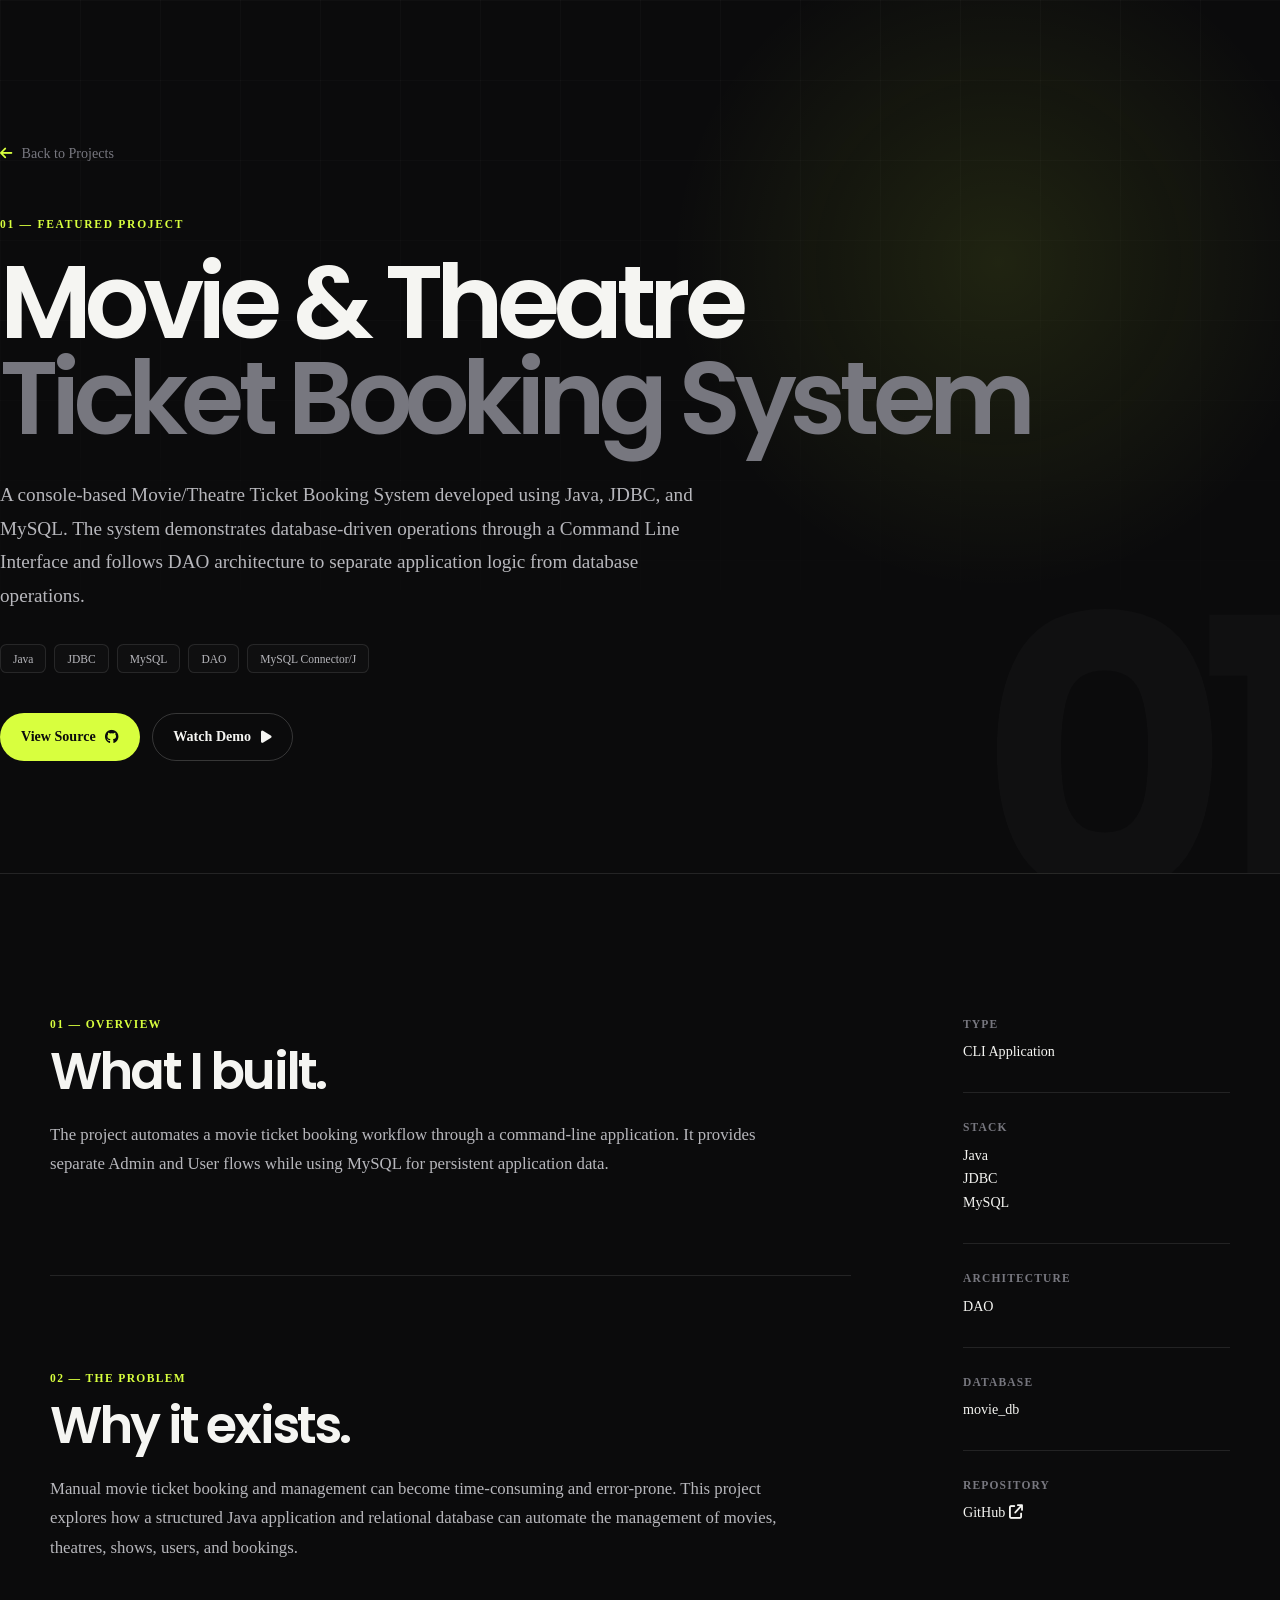
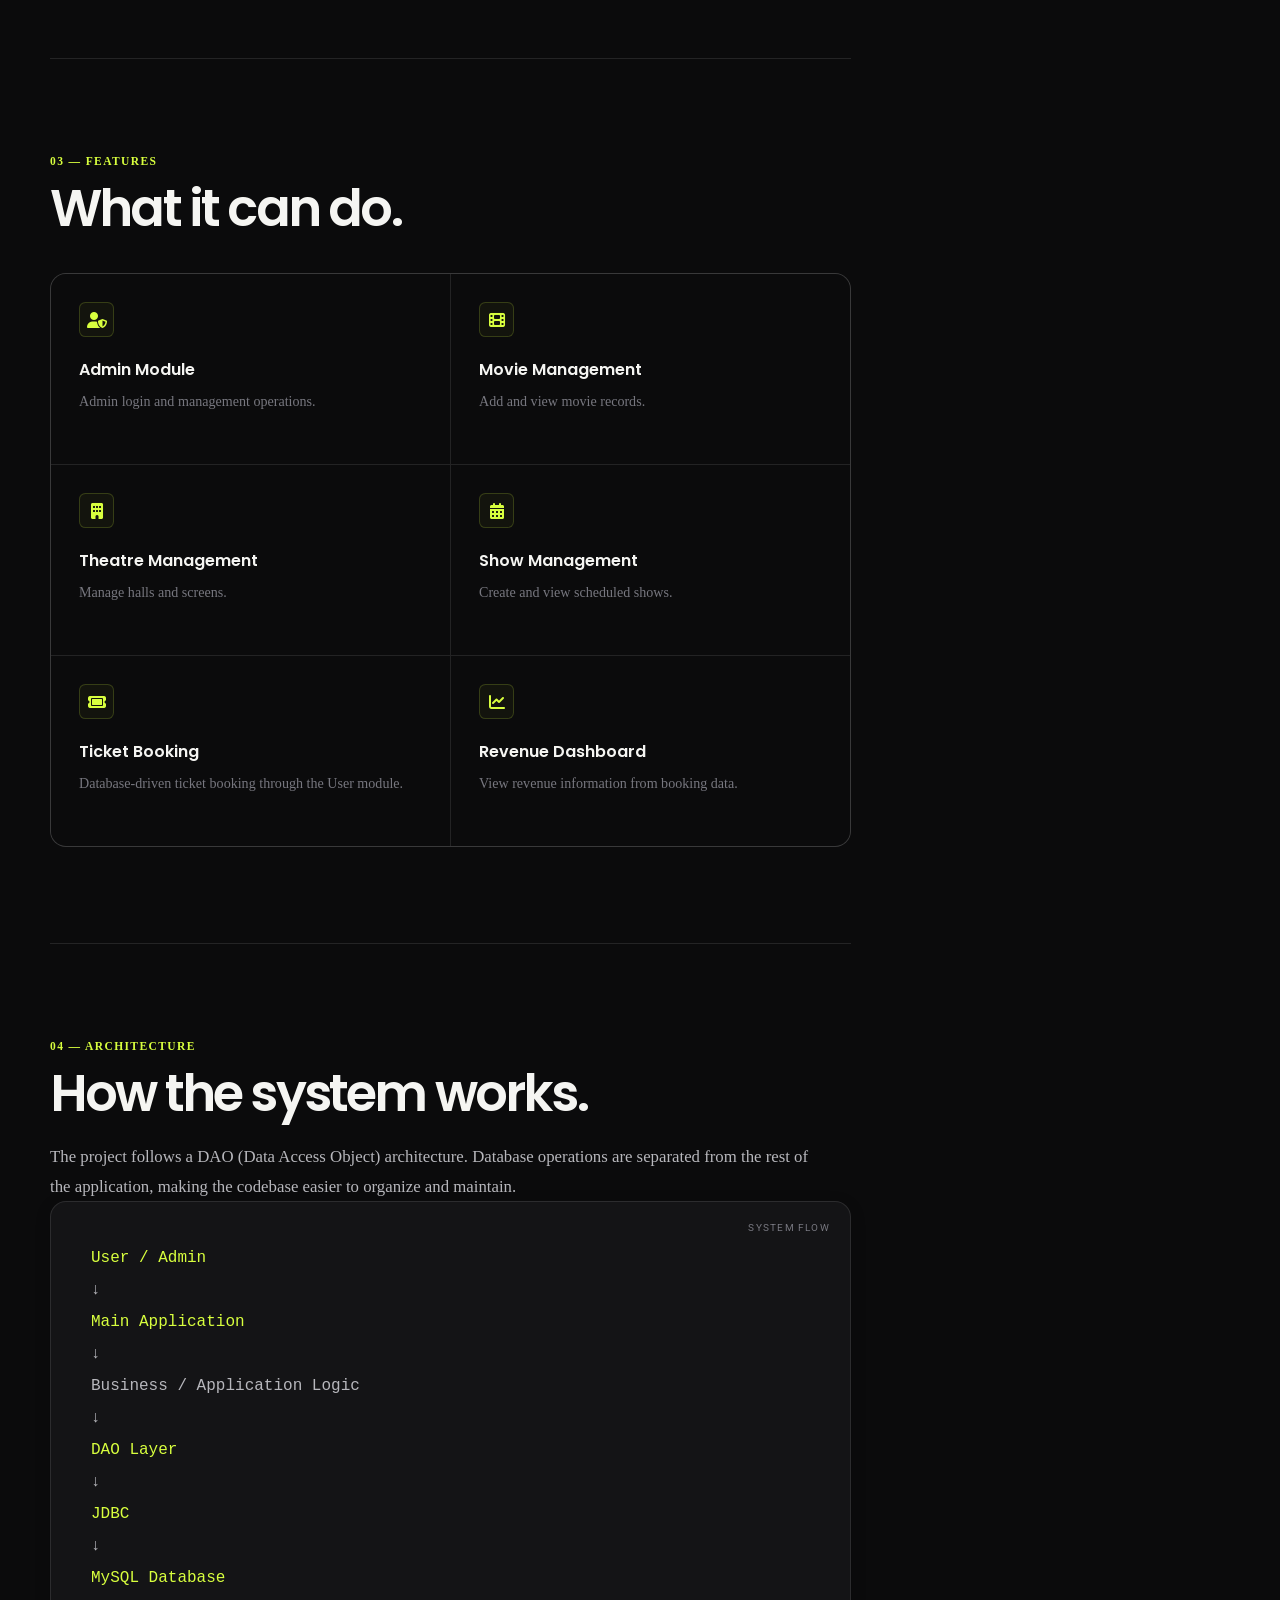
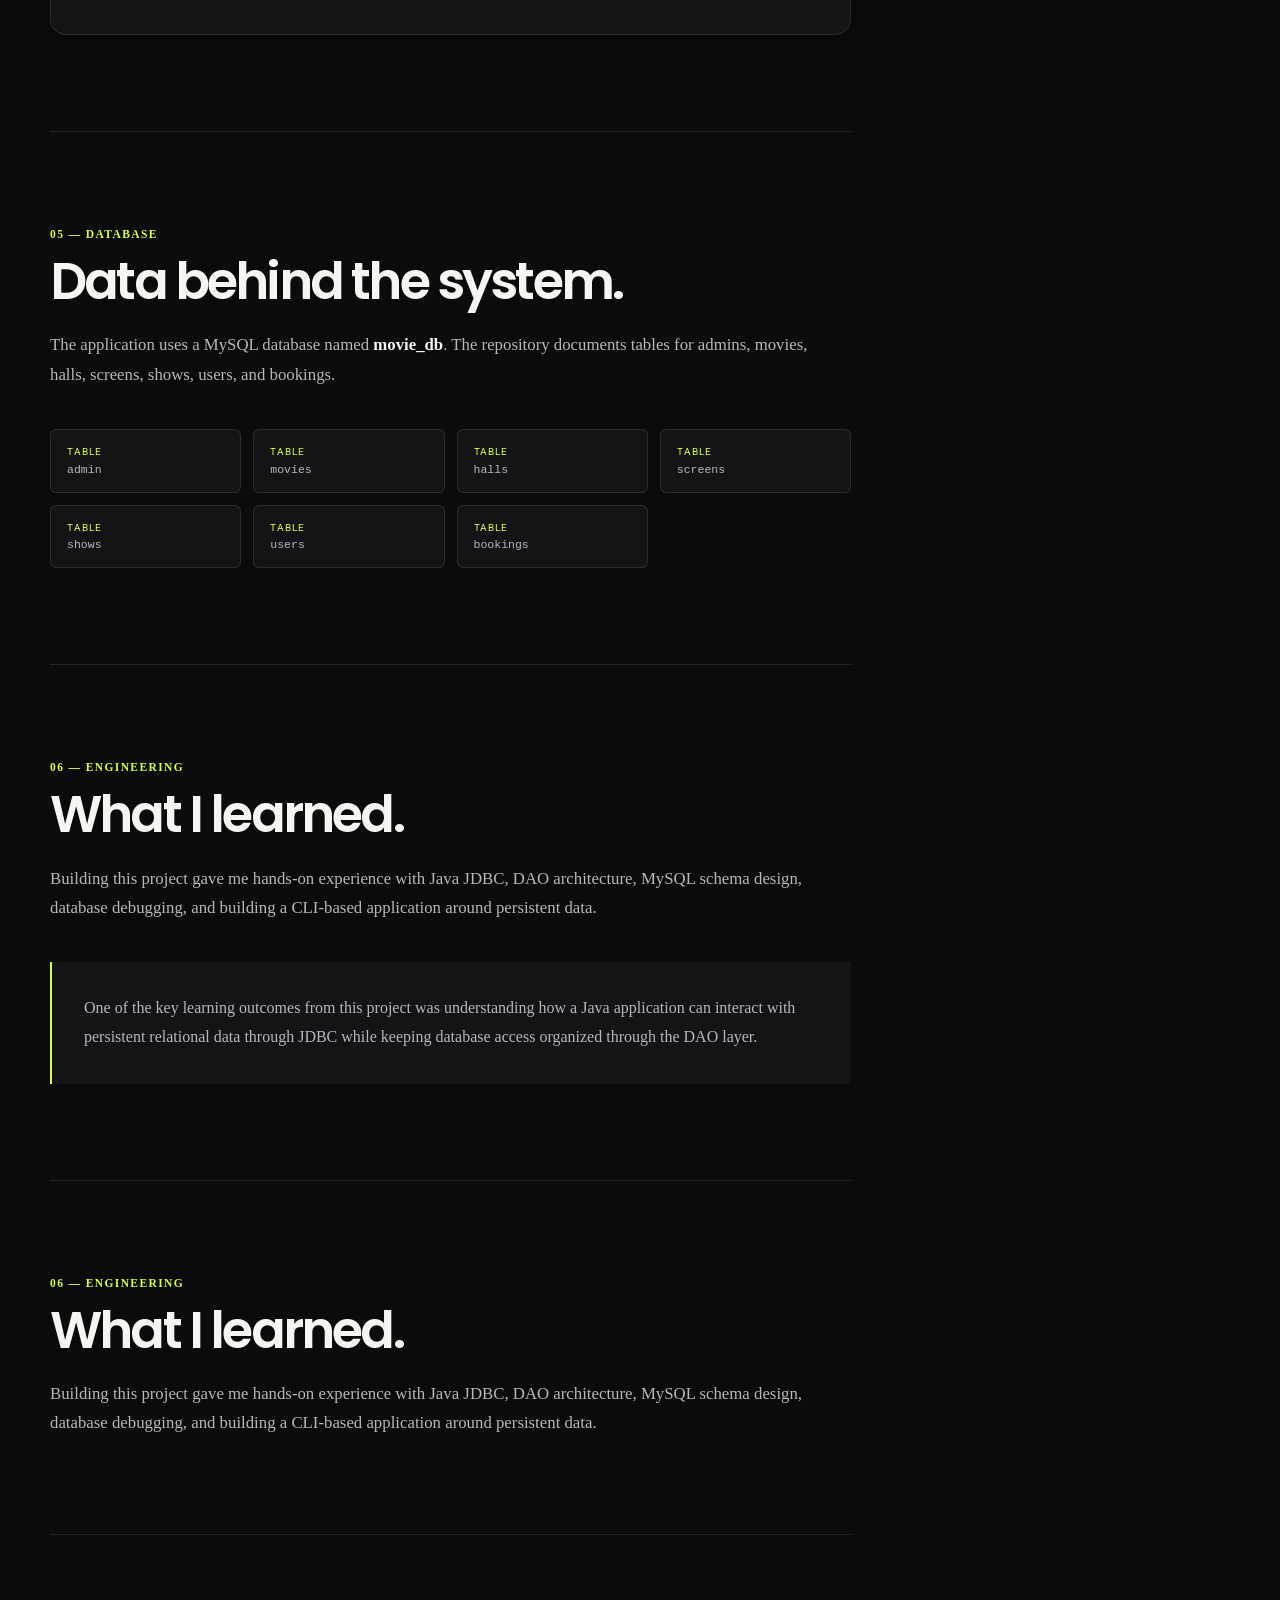
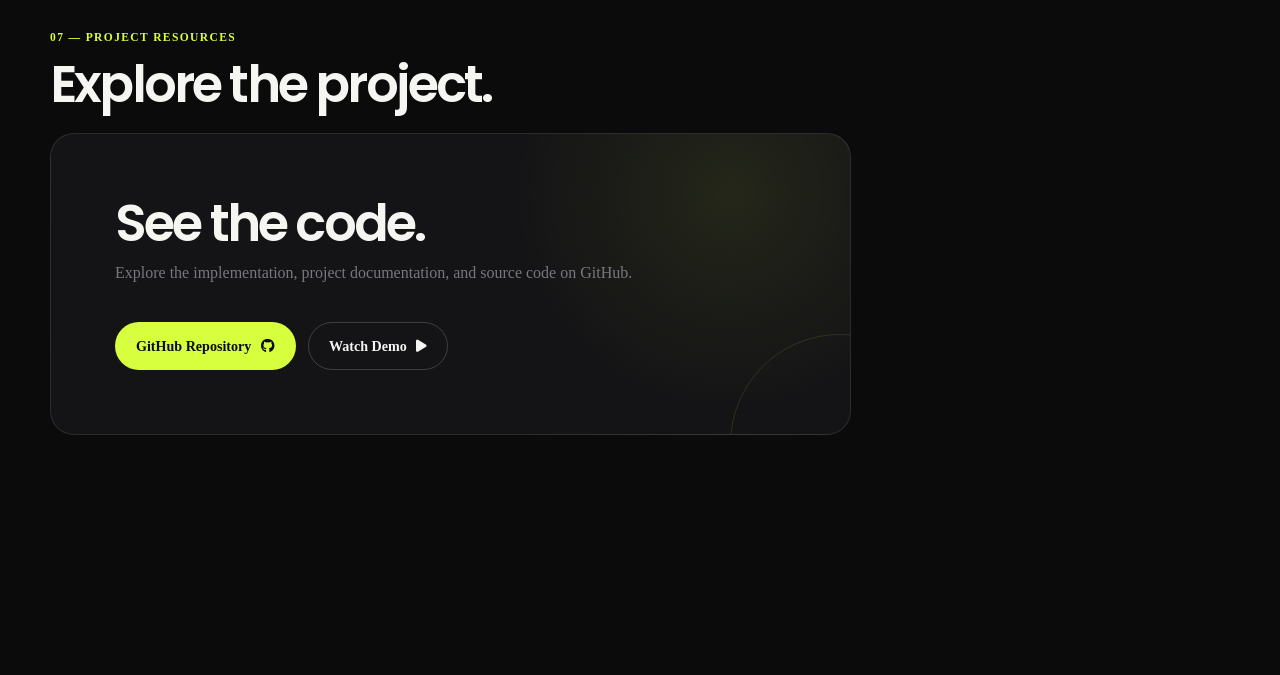
==== project-movie-booking.html @ eb4a5cd8 "link another html page for a project detail" ====
<!DOCTYPE html>
<html lang="en">

<head>

    <meta charset="UTF-8">

    <meta
        name="viewport"
        content="width=device-width, initial-scale=1.0"
    >

    <meta
        name="description"
        content="Movie & Theatre Ticket Booking System — Java, JDBC, MySQL and DAO architecture."
    >

    <title>
        Movie & Theatre Ticket Booking System — Shreyash Maurya
    </title>


    <!-- Google Fonts -->

    <link
        href="https://fonts.googleapis.com/css2?family=Poppins:wght@400;500;600;700&family=Roboto:wght@400;500&display=swap"
        rel="stylesheet"
    >


    <!-- Font Awesome -->

    <link
        rel="stylesheet"
        href="https://cdnjs.cloudflare.com/ajax/libs/font-awesome/6.5.2/css/all.min.css"
    >


    <!-- Main Portfolio Styles -->

    <link
        rel="stylesheet"
        href="style.css"
    >


    <!-- Project Page Styles -->

<style>

/* =========================================================
   MOVIE BOOKING — PROJECT DETAIL DESIGN
   ========================================================= */

.project-page {
    min-height: 100vh;
    background: var(--color-bg);
}


/* =========================================================
   PROJECT HERO
   ========================================================= */

.project-detail-hero {
    position: relative;

    min-height: 78vh;

    display: flex;
    align-items: center;

    overflow: hidden;

    border-bottom: 1px solid var(--color-border);

    background:
        radial-gradient(
            circle at 78% 30%,
            rgba(216, 255, 62, 0.10),
            transparent 28%
        ),
        var(--color-bg);
}


/* Technical grid */

.project-detail-hero::before {
    content: '';

    position: absolute;
    inset: 0;

    background-image:
        linear-gradient(
            rgba(255,255,255,0.025) 1px,
            transparent 1px
        ),
        linear-gradient(
            90deg,
            rgba(255,255,255,0.025) 1px,
            transparent 1px
        );

    background-size: 80px 80px;

    mask-image:
        linear-gradient(
            to bottom,
            black 0%,
            transparent 90%
        );

    pointer-events: none;
}


/* Large decorative number */

.project-detail-hero::after {
    content: '01';

    position: absolute;

    right: -2rem;
    bottom: -5rem;

    font-family: var(--font-heading);

    font-size:
        clamp(15rem, 30vw, 32rem);

    font-weight: 700;

    line-height: 1;

    letter-spacing: -0.08em;

    color:
        rgba(255,255,255,0.018);

    pointer-events: none;
}


.project-detail-hero-content {
    position: relative;

    z-index: 2;

    width: 100%;

    padding-top: 9rem;
    padding-bottom: 7rem;
}


/* =========================================================
   BACK LINK
   ========================================================= */

.back-link {
    display: inline-flex;

    align-items: center;

    gap: 0.6rem;

    margin-bottom: 3.5rem;

    color: var(--color-text-muted);

    font-size: var(--text-sm);

    transition:
        color var(--duration-fast) ease,
        transform var(--duration-fast) ease;
}


.back-link:hover {
    color: var(--color-text);

    transform: translateX(-3px);
}


.back-link i {
    color: var(--color-accent);
}


/* =========================================================
   HERO TYPOGRAPHY
   ========================================================= */

.project-detail-kicker {
    margin-bottom: 1.5rem;

    color: var(--color-accent);

    font-size: var(--text-xs);

    font-weight: var(--weight-semibold);

    letter-spacing: 0.15em;

    text-transform: uppercase;
}


.project-detail-hero h1 {
    max-width: 1050px;

    margin: 0;

    font-family: var(--font-heading);

    font-size:
        clamp(3.3rem, 8vw, 7rem);

    font-weight: var(--weight-semibold);

    line-height: 0.94;

    letter-spacing: -0.065em;
}


.project-detail-hero h1 span {
    display: block;

    color: var(--color-text-muted);
}


.project-detail-description {
    max-width: 700px;

    margin-top: 2rem;

    color: var(--color-text-secondary);

    font-size:
        clamp(1rem, 1.5vw, 1.2rem);

    line-height: var(--leading-relaxed);
}


/* =========================================================
   TECHNOLOGY
   ========================================================= */

.project-detail-tech {
    display: flex;

    flex-wrap: wrap;

    gap: 0.5rem;

    margin-top: 2rem;
}


.project-detail-tech span {
    padding:
        0.45rem 0.75rem;

    color: var(--color-text-secondary);

    font-size: var(--text-xs);

    border:
        1px solid var(--color-border);

    border-radius: var(--radius-sm);

    background:
        rgba(255,255,255,0.02);
}


/* =========================================================
   HERO ACTIONS
   ========================================================= */

.project-detail-actions {
    display: flex;

    flex-wrap: wrap;

    gap: 0.75rem;

    margin-top: 2.5rem;
}


/* =========================================================
   MAIN CONTENT
   ========================================================= */

.project-detail-content {
    padding-top: 9rem;

    padding-bottom: 9rem;
}


.project-detail-grid {
    display: grid;

    grid-template-columns:
        minmax(0, 1.5fr)
        minmax(220px, 0.5fr);

    gap: 7rem;
}


.project-detail-main {
    min-width: 0;
}


.project-detail-sidebar {
    position: sticky;

    top: 7rem;

    align-self: start;
}


/* =========================================================
   DETAIL SECTIONS
   ========================================================= */

.detail-section {
    position: relative;

    padding-bottom: 6rem;

    margin-bottom: 6rem;

    border-bottom:
        1px solid var(--color-border);
}


.detail-section:last-child {
    margin-bottom: 0;

    border-bottom: none;
}


.detail-number {
    display: block;

    margin-bottom: 1rem;

    color: var(--color-accent);

    font-size: var(--text-xs);

    font-weight: var(--weight-semibold);

    letter-spacing: 0.12em;

    text-transform: uppercase;
}


.detail-section h2 {
    max-width: 800px;

    margin-bottom: 1.5rem;

    font-size:
        clamp(2.2rem, 4vw, 3.8rem);

    line-height: 0.98;

    letter-spacing: -0.055em;
}


.detail-section > p {
    max-width: 760px;

    color: var(--color-text-secondary);

    font-size: 1.05rem;

    line-height: var(--leading-relaxed);
}


/* =========================================================
   FEATURE GRID
   ========================================================= */

.feature-list {
    display: grid;

    grid-template-columns:
        repeat(2, minmax(0, 1fr));

    gap: 1px;

    margin-top: 2.5rem;

    overflow: hidden;

    border:
        1px solid var(--color-border);

    border-radius:
        var(--radius-lg);

    background:
        var(--color-border);
}


.feature-item {
    min-height: 190px;

    padding: 1.75rem;

    background:
        var(--color-bg);

    transition:
        background-color var(--duration-normal) ease;
}


.feature-item:hover {
    background:
        var(--color-surface);
}


.feature-item i {
    display: inline-grid;

    place-items: center;

    width: 2.2rem;
    height: 2.2rem;

    margin-bottom: 1.25rem;

    color: var(--color-accent);

    border:
        1px solid
        rgba(216,255,62,0.18);

    border-radius:
        var(--radius-sm);

    background:
        rgba(216,255,62,0.04);
}


.feature-item h3 {
    margin-bottom: 0.5rem;

    font-size: 1rem;
}


.feature-item p {
    margin: 0;

    color: var(--color-text-muted);

    font-size: var(--text-sm);

    line-height: 1.6;
}


/* =========================================================
   ARCHITECTURE
   ========================================================= */

.architecture-wrapper {
    margin-top: 2.5rem;
}


.architecture {
    position: relative;

    padding: 2.5rem;

    overflow-x: auto;

    border:
        1px solid var(--color-border);

    border-radius:
        var(--radius-lg);

    background:
        var(--color-surface);

    box-shadow:
        var(--shadow-sm);

    font-family:
        'Courier New',
        monospace;

    color:
        var(--color-text-secondary);

    line-height:
        2;
}


.architecture::before {
    content: 'SYSTEM FLOW';

    position: absolute;

    top: 1rem;
    right: 1.25rem;

    color:
        var(--color-text-muted);

    font-family:
        var(--font-body);

    font-size:
        0.65rem;

    letter-spacing:
        0.12em;
}


.architecture .highlight {
    color:
        var(--color-accent);
}


/* =========================================================
   DATABASE VISUALIZATION
   ========================================================= */

.database-grid {
    display: grid;

    grid-template-columns:
        repeat(4, 1fr);

    gap: 0.75rem;

    margin-top: 2.5rem;
}


.database-table {
    padding: 1rem;

    border:
        1px solid var(--color-border);

    border-radius:
        var(--radius-sm);

    background:
        var(--color-surface);

    color:
        var(--color-text-secondary);

    font-family:
        'Courier New',
        monospace;

    font-size:
        var(--text-xs);

    transition:
        border-color var(--duration-fast) ease,
        transform var(--duration-fast) ease;
}


.database-table:hover {
    border-color:
        rgba(216,255,62,0.30);

    transform:
        translateY(-2px);
}


.database-table::before {
    content: 'TABLE';

    display: block;

    margin-bottom: 0.35rem;

    color:
        var(--color-accent);

    font-family:
        var(--font-body);

    font-size:
        0.6rem;

    letter-spacing:
        0.1em;
}



/* =========================================================
   ENGINEERING INSIGHT
   ========================================================= */

.engineering-note {
    margin-top: 2.5rem;

    padding: 2rem;

    border-left:
        2px solid var(--color-accent);

    background:
        var(--color-surface);
}


.engineering-note p {
    margin: 0;

    color:
        var(--color-text-secondary);

    font-size:
        1rem;

    line-height:
        1.8;
}


/* =========================================================
   SIDEBAR
   ========================================================= */

.sidebar-block {
    padding-bottom: 1.75rem;

    margin-bottom: 1.75rem;

    border-bottom:
        1px solid var(--color-border);
}


.sidebar-block:last-child {
    border-bottom: none;
}


.sidebar-label {
    margin-bottom: 0.65rem;

    color:
        var(--color-text-muted);

    font-size:
        var(--text-xs);

    font-weight:
        var(--weight-semibold);

    letter-spacing:
        0.1em;

    text-transform:
        uppercase;
}


.sidebar-value {
    color:
        var(--color-text);

    font-size:
        var(--text-sm);

    line-height:
        1.7;
}


.sidebar-value a {
    color:
        var(--color-text);

    transition:
        color var(--duration-fast) ease;
}


.sidebar-value a:hover {
    color:
        var(--color-accent);
}


/* =========================================================
   FINAL CTA
   ========================================================= */

.project-final-cta {
    position: relative;

    overflow: hidden;

    padding: 4rem;

    border:
        1px solid var(--color-border);

    border-radius:
        var(--radius-xl);

    background:
        radial-gradient(
            circle at 85% 20%,
            rgba(216,255,62,0.08),
            transparent 30%
        ),
        var(--color-surface);
}


.project-final-cta::after {
    content: '';

    position: absolute;

    width: 220px;
    height: 220px;

    right: -100px;
    bottom: -120px;

    border-radius: 50%;

    border:
        1px solid
        rgba(216,255,62,0.12);
}


.project-final-cta h2 {
    max-width: 700px;

    margin-bottom: 1rem;
}


.project-final-cta p {
    max-width: 600px;

    margin-bottom: 2rem;

    color:
        var(--color-text-muted);
}


/* =========================================================
   PROJECT PAGE FOOTER
   ========================================================= */

.project-page-footer {
    padding:
        2rem 0;

    border-top:
        1px solid var(--color-border);

    text-align: center;
}


.project-page-footer p {
    color:
        var(--color-text-muted);

    font-size:
        var(--text-xs);
}


.project-page-footer a {
    color:
        var(--color-text);

    transition:
        color var(--duration-fast) ease;
}


.project-page-footer a:hover {
    color:
        var(--color-accent);
}


/* =========================================================
   RESPONSIVE
   ========================================================= */

@media (max-width: 900px) {

    .project-detail-grid {
        grid-template-columns:
            1fr;

        gap: 4rem;
    }


    .project-detail-sidebar {
        position: static;
    }


    .database-grid {
        grid-template-columns:
            repeat(2, 1fr);
    }

}


@media (max-width: 600px) {

    .project-detail-hero {
        min-height:
            90svh;
    }


    .project-detail-hero-content {
        padding-top:
            7rem;

        padding-bottom:
            5rem;
    }


    .project-detail-hero h1 {
        font-size:
            clamp(3rem, 14vw, 5rem);
    }


    .project-detail-description {
        font-size:
            1rem;
    }


    .project-detail-actions {
        flex-direction:
            column;
    }


    .project-detail-actions .btn {
        width:
            100%;
    }


    .project-detail-content {
        padding-top:
            5rem;

        padding-bottom:
            5rem;
    }


    .detail-section {
        padding-bottom:
            4rem;

        margin-bottom:
            4rem;
    }


    .feature-list {
        grid-template-columns:
            1fr;
    }


    .database-grid {
        grid-template-columns:
            1fr 1fr;
    }


    .architecture {
        padding:
            1.5rem;

        font-size:
            0.8rem;
    }


    .project-final-cta {
        padding:
            2rem;
    }

}

</style>

</head>


<body class="project-page">


    <!-- ================= PROJECT HERO ================= -->

    <header class="project-detail-hero">

        <div class="container project-detail-hero-content">

            <a
                href="index.html#projects"
                class="back-link"
            >
                <i class="fas fa-arrow-left"></i>
                Back to Projects
            </a>


            <p class="project-detail-kicker">
                01 — Featured Project
            </p>


            <h1>
                Movie & Theatre
                <span>Ticket Booking System</span>
            </h1>


            <p class="project-detail-description">
                A console-based Movie/Theatre Ticket Booking System
                developed using Java, JDBC, and MySQL. The system
                demonstrates database-driven operations through a
                Command Line Interface and follows DAO architecture
                to separate application logic from database operations.
            </p>


            <div class="project-detail-tech">

                <span>Java</span>
                <span>JDBC</span>
                <span>MySQL</span>
                <span>DAO</span>
                <span>MySQL Connector/J</span>

            </div>


            <div class="project-detail-actions">

                <a
                    href="https://github.com/mauryashreyash/Movie-Theatre-Ticket-Booking-System"
                    target="_blank"
                    rel="noopener noreferrer"
                    class="btn btn-primary"
                >
                    View Source
                    <i class="fab fa-github"></i>
                </a>


                <a
                    href="https://drive.google.com/file/d/17W3FtPDTfIkznAkrrMILPgVtcB7grzrW/view?usp=drive_link"
                    target="_blank"
                    rel="noopener noreferrer"
                    class="btn btn-ghost"
                >
                    Watch Demo
                    <i class="fas fa-play"></i>
                </a>

            </div>

        </div>

    </header>



    <!-- ================= PROJECT CONTENT ================= -->

    <main class="project-detail-content">

        <div class="container">

            <div class="project-detail-grid">


                <!-- ================= MAIN ================= -->

                <div class="project-detail-main">


                    <!-- 01 -->

                    <section class="detail-section">

                        <span class="detail-number">
                            01 — Overview
                        </span>

                        <h2>
                            What I built.
                        </h2>

                        <p>
                            The project automates a movie ticket booking
                            workflow through a command-line application.
                            It provides separate Admin and User flows
                            while using MySQL for persistent application
                            data.
                        </p>

                    </section>



                    <!-- 02 -->

                    <section class="detail-section">

                        <span class="detail-number">
                            02 — The Problem
                        </span>

                        <h2>
                            Why it exists.
                        </h2>

                        <p>
                            Manual movie ticket booking and management
                            can become time-consuming and error-prone.
                            This project explores how a structured
                            Java application and relational database
                            can automate the management of movies,
                            theatres, shows, users, and bookings.
                        </p>

                    </section>



                    <!-- 03 -->

                    <section class="detail-section">

                        <span class="detail-number">
                            03 — Features
                        </span>

                        <h2>
                            What it can do.
                        </h2>


                        <div class="feature-list">


                            <div class="feature-item">

                                <i class="fas fa-user-shield"></i>

                                <h3>
                                    Admin Module
                                </h3>

                                <p>
                                    Admin login and management
                                    operations.
                                </p>

                            </div>


                            <div class="feature-item">

                                <i class="fas fa-film"></i>

                                <h3>
                                    Movie Management
                                </h3>

                                <p>
                                    Add and view movie records.
                                </p>

                            </div>


                            <div class="feature-item">

                                <i class="fas fa-building"></i>

                                <h3>
                                    Theatre Management
                                </h3>

                                <p>
                                    Manage halls and screens.
                                </p>

                            </div>


                            <div class="feature-item">

                                <i class="fas fa-calendar-days"></i>

                                <h3>
                                    Show Management
                                </h3>

                                <p>
                                    Create and view scheduled shows.
                                </p>

                            </div>


                            <div class="feature-item">

                                <i class="fas fa-ticket"></i>

                                <h3>
                                    Ticket Booking
                                </h3>

                                <p>
                                    Database-driven ticket booking
                                    through the User module.
                                </p>

                            </div>


                            <div class="feature-item">

                                <i class="fas fa-chart-line"></i>

                                <h3>
                                    Revenue Dashboard
                                </h3>

                                <p>
                                    View revenue information from
                                    booking data.
                                </p>

                            </div>


                        </div>

                    </section>



                    <!-- 04 -->

                    <section class="detail-section">

                        <span class="detail-number">
                            04 — Architecture
                        </span>

                        <h2>
                            How the system works.
                        </h2>

                        <p>
                            The project follows a DAO (Data Access
                            Object) architecture. Database operations
                            are separated from the rest of the
                            application, making the codebase easier
                            to organize and maintain.
                        </p>


                        <div class="architecture">

                            <span class="highlight">
                                User / Admin
                            </span>

                            <br>
                            ↓
                            <br>

                            <span class="highlight">
                                Main Application
                            </span>

                            <br>
                            ↓
                            <br>

                            Business / Application Logic

                            <br>
                            ↓
                            <br>

                            <span class="highlight">
                                DAO Layer
                            </span>

                            <br>
                            ↓
                            <br>

                            <span class="highlight">
                                JDBC
                            </span>

                            <br>
                            ↓
                            <br>

                            <span class="highlight">
                                MySQL Database
                            </span>

                        </div>

                    </section>



                    <!-- 05 -->

                    <section class="detail-section">

                        <span class="detail-number">
                            05 — Database
                        </span>

                        <h2>
                            Data behind the system.
                        </h2>

                        <p>
                            The application uses a MySQL database
                            named <strong>movie_db</strong>. The
                            repository documents tables for admins,
                            movies, halls, screens, shows, users,
                            and bookings.
                        </p>


                            <div class="database-grid">

                                <div class="database-table">admin</div>
                                <div class="database-table">movies</div>
                                <div class="database-table">halls</div>
                                <div class="database-table">screens</div>
                                <div class="database-table">shows</div>
                                <div class="database-table">users</div>
                                <div class="database-table">bookings</div>

                            </div>

                    </section>
                     <!-- 06 -->

<section class="detail-section">

    <span class="detail-number">
        06 — Engineering
    </span>

    <h2>
        What I learned.
    </h2>

    <p>
        Building this project gave me hands-on
        experience with Java JDBC, DAO architecture,
        MySQL schema design, database debugging,
        and building a CLI-based application around
        persistent data.
    </p>

    <div class="engineering-note">

        <p>
            One of the key learning outcomes from this
            project was understanding how a Java application
            can interact with persistent relational data
            through JDBC while keeping database access
            organized through the DAO layer.
        </p>

    </div>

</section>



                    <!-- 06 -->

                    <section class="detail-section">

                        <span class="detail-number">
                            06 — Engineering
                        </span>

                        <h2>
                            What I learned.
                        </h2>

                        <p>
                            Building this project gave me hands-on
                            experience with Java JDBC, DAO architecture,
                            MySQL schema design, database debugging,
                            and building a CLI-based application around
                            persistent data.
                        </p>

                    </section>



                    <!-- 07 -->

                    <section class="detail-section">

                        <span class="detail-number">
                            07 — Project Resources
                        </span>

                        <h2>
                            Explore the project.
                        </h2>


                        <div class="project-final-cta">

                            <h2>
                                See the code.
                            </h2>

                            <p>
                                Explore the implementation, project
                                documentation, and source code on GitHub.
                            </p>


                            <div class="project-detail-actions">

                                <a
                                    href="https://github.com/mauryashreyash/Movie-Theatre-Ticket-Booking-System"
                                    target="_blank"
                                    rel="noopener noreferrer"
                                    class="btn btn-primary"
                                >
                                    GitHub Repository
                                    <i class="fab fa-github"></i>
                                </a>


                                <a
                                    href="https://drive.google.com/file/d/17W3FtPDTfIkznAkrrMILPgVtcB7grzrW/view?usp=drive_link"
                                    target="_blank"
                                    rel="noopener noreferrer"
                                    class="btn btn-ghost"
                                >
                                    Watch Demo
                                    <i class="fas fa-play"></i>
                                </a>

                            </div>

                        </div>

                    </section>


                </div>



                <!-- ================= SIDEBAR ================= -->

                <aside class="project-detail-sidebar">


                    <div class="sidebar-block">

                        <p class="sidebar-label">
                            Type
                        </p>

                        <p class="sidebar-value">
                            CLI Application
                        </p>

                    </div>


                    <div class="sidebar-block">

                        <p class="sidebar-label">
                            Stack
                        </p>

                        <p class="sidebar-value">
                            Java<br>
                            JDBC<br>
                            MySQL
                        </p>

                    </div>


                    <div class="sidebar-block">

                        <p class="sidebar-label">
                            Architecture
                        </p>

                        <p class="sidebar-value">
                            DAO
                        </p>

                    </div>


                    <div class="sidebar-block">

                        <p class="sidebar-label">
                            Database
                        </p>

                        <p class="sidebar-value">
                            movie_db
                        </p>

                    </div>


                    <div class="sidebar-block">

                        <p class="sidebar-label">
                            Repository
                        </p>

                        <p class="sidebar-value">

                            <a
                                href="https://github.com/mauryashreyash/Movie-Theatre-Ticket-Booking-System"
                                target="_blank"
                                rel="noopener noreferrer"
                            >
                                GitHub
                                <i class="fas fa-arrow-up-right-from-square"></i>
                            </a>

                        </p>

                    </div>


                </aside>

            </div>

        </div>

    </main>


</body>

</html>
---- style.css ----
/* =========================================================
   SHREYASH MAURYA — PERSONAL PORTFOLIO
   DESIGN SYSTEM
   ========================================================= */


/* =========================================================
   01. GOOGLE FONTS
   ========================================================= */

@import url('https://fonts.googleapis.com/css2?family=Poppins:wght@400;500;600;700&family=Roboto:wght@400;500&display=swap');


/* =========================================================
   02. DESIGN TOKENS
   ========================================================= */

:root {

    /* ---------- Colors ---------- */

    --color-bg: #0b0b0c;
    --color-bg-soft: #101012;

    --color-surface: #141416;
    --color-surface-hover: #1a1a1d;

    --color-text: #f5f5f2;
    --color-text-secondary: #b7b7bc;
    --color-text-muted: #77777f;

    --color-accent: #d8ff3e;
    --color-accent-hover: #e6ff72;

    --color-border: rgba(255, 255, 255, 0.10);
    --color-border-strong: rgba(255, 255, 255, 0.18);

    --color-overlay: rgba(11, 11, 12, 0.68);


    /* ---------- Typography ---------- */

    --font-heading: 'Poppins', sans-serif;
    --font-body: 'Roboto', sans-serif;

    --text-xs: 0.72rem;
    --text-sm: 0.88rem;
    --text-base: 1rem;
    --text-lg: 1.15rem;
    --text-xl: 1.35rem;
    --text-2xl: 2rem;

    --text-display: clamp(3.5rem, 8vw, 7rem);

    --weight-regular: 400;
    --weight-medium: 500;
    --weight-semibold: 600;
    --weight-bold: 700;

    --leading-tight: 1;
    --leading-snug: 1.25;
    --leading-normal: 1.6;
    --leading-relaxed: 1.75;


    /* ---------- Spacing ---------- */

    --space-1: 0.25rem;
    --space-2: 0.5rem;
    --space-3: 0.75rem;
    --space-4: 1rem;
    --space-5: 1.25rem;
    --space-6: 1.5rem;
    --space-8: 2rem;
    --space-10: 2.5rem;
    --space-12: 3rem;
    --space-16: 4rem;
    --space-20: 5rem;
    --space-24: 6rem;


    /* ---------- Layout ---------- */

    --container-width: 1180px;
    --container-padding: 1.5rem;

    --section-padding: 8rem;


    /* ---------- Radius ---------- */

    --radius-sm: 0.4rem;
    --radius-md: 0.75rem;
    --radius-lg: 1rem;
    --radius-xl: 1.5rem;
    --radius-pill: 999px;


    /* ---------- Shadows ---------- */

    --shadow-sm:
        0 4px 15px rgba(0, 0, 0, 0.20);

    --shadow-md:
        0 12px 35px rgba(0, 0, 0, 0.30);

    --shadow-lg:
        0 20px 60px rgba(0, 0, 0, 0.40);


    /* ---------- Motion ---------- */

    --ease-standard:
        cubic-bezier(0.2, 0.8, 0.2, 1);

    --duration-fast: 180ms;
    --duration-normal: 300ms;
    --duration-slow: 500ms;
}


/* =========================================================
   03. RESET
   ========================================================= */

*,
*::before,
*::after {
    margin: 0;
    padding: 0;
    box-sizing: border-box;
}


html {
    scroll-behavior: smooth;
    scroll-padding-top: 6rem;
}


body {
    min-height: 100vh;

    background: var(--color-bg);
    color: var(--color-text);

    font-family: var(--font-body);
    font-size: var(--text-base);
    line-height: var(--leading-normal);

    -webkit-font-smoothing: antialiased;
    text-rendering: optimizeLegibility;
}


body,
button,
input,
textarea,
select {
    font: inherit;
}


button {
    border: 0;
}


a {
    color: inherit;
    text-decoration: none;
}


ul,
ol {
    list-style: none;
}


img,
svg {
    display: block;
    max-width: 100%;
}


button,
a {
    -webkit-tap-highlight-color: transparent;
}


::selection {
    background: var(--color-accent);
    color: var(--color-bg);
}


/* =========================================================
   04. GLOBAL TYPOGRAPHY
   ========================================================= */

h1,
h2,
h3,
h4 {
    font-family: var(--font-heading);
    color: var(--color-text);
}


h1,
h2 {
    font-weight: var(--weight-semibold);
    letter-spacing: -0.055em;
}


h3 {
    font-weight: var(--weight-semibold);
}


p {
    color: var(--color-text-secondary);
}


strong {
    color: var(--color-text);
}


/* =========================================================
   05. CONTAINER
   ========================================================= */

.container {
    width: min(
        calc(100% - (var(--container-padding) * 2)),
        var(--container-width)
    );

    margin-inline: auto;
}


/* =========================================================
   06. SECTION SYSTEM
   ========================================================= */

.section {
    padding-top: var(--section-padding);
    padding-bottom: var(--section-padding);

    opacity: 1;
    transform: none;
}


/* Keep the existing JS compatible */

.section.visible {
    opacity: 1;
    transform: translateY(0);
}


.section-heading {
    margin-bottom: var(--space-16);
}


.section-heading h2 {
    max-width: 850px;

    font-size: clamp(2.8rem, 6vw, 5rem);

    line-height: 0.98;
}


.section-heading h2 span {
    color: var(--color-text-muted);
}


.section-heading-row {
    display: flex;
    align-items: flex-end;
    justify-content: space-between;

    gap: var(--space-12);
}


.section-intro {
    max-width: 400px;

    margin-bottom: 0.35rem;

    color: var(--color-text-muted);

    line-height: var(--leading-relaxed);
}


/* =========================================================
   07. HEADER / NAVIGATION
   ========================================================= */

#header {
    position: fixed;

    top: 0;
    left: 0;

    width: 100%;

    z-index: 1000;

    background: transparent;

    border-bottom: 1px solid transparent;

    transition:
        background-color var(--duration-normal) ease,
        border-color var(--duration-normal) ease,
        backdrop-filter var(--duration-normal) ease;
}


#header.scrolled {
    background:
        rgba(11, 11, 12, 0.88);

    border-color:
        var(--color-border);

    backdrop-filter:
        blur(18px);
}


#header nav {
    height: 5.5rem;

    display: flex;

    align-items: center;

    justify-content: space-between;
}


/* ---------- Logo ---------- */

.logo {
    display: grid;

    place-items: center;

    width: 2.7rem;
    height: 2.7rem;

    color: var(--color-text);

    font-family: var(--font-heading);

    font-size: 0.9rem;

    font-weight: var(--weight-semibold);

    border: 1px solid var(--color-border);

    border-radius: 50%;

    transition:
        background-color var(--duration-fast) ease,
        color var(--duration-fast) ease,
        transform var(--duration-fast) ease;
}


.logo:hover {
    background: var(--color-accent);

    color: var(--color-bg);

    transform: translateY(-2px);
}


/* ---------- Navigation Right ---------- */

.nav-right {
    display: flex;

    align-items: center;

    gap: var(--space-8);
}


/* ---------- Desktop Navigation ---------- */

.nav-links {
    display: flex;

    align-items: center;

    gap: var(--space-8);
}


.nav-links a {
    position: relative;

    color: var(--color-text-secondary);

    font-size: var(--text-sm);

    font-weight: var(--weight-medium);

    transition:
        color var(--duration-fast) ease;
}


.nav-links a::after {
    content: '';

    position: absolute;

    left: 0;
    bottom: -0.45rem;

    width: 0;
    height: 1px;

    background: var(--color-accent);

    transition:
        width var(--duration-fast) ease;
}


.nav-links a:hover {
    color: var(--color-text);
}


.nav-links a:hover::after {
    width: 100%;
}


/* ---------- GitHub ---------- */

.nav-github {
    display: grid;

    place-items: center;

    width: 2.7rem;
    height: 2.7rem;

    color: var(--color-text);

    border: 1px solid var(--color-border);

    border-radius: 50%;

    transition:
        background-color var(--duration-fast) ease,
        color var(--duration-fast) ease,
        transform var(--duration-fast) ease;
}


.nav-github:hover {
    background: var(--color-accent);

    color: var(--color-bg);

    transform: translateY(-2px);
}


/* ---------- Mobile Menu Button ---------- */

.menu-toggle {
    display: none;

    width: 2.7rem;
    height: 2.7rem;

    background: transparent;

    border: 1px solid var(--color-border);

    border-radius: 50%;

    cursor: pointer;
}


.menu-toggle span {
    display: block;

    width: 1rem;
    height: 1px;

    margin: 0.25rem auto;

    background: var(--color-text);

    transition:
        transform var(--duration-fast) ease;
}


/* ---------- Mobile Menu ---------- */

.mobile-menu {
    display: none;

    background:
        rgba(11, 11, 12, 0.97);

    border-top:
        1px solid var(--color-border);
}


.mobile-menu.open {
    display: block;
}


.mobile-menu ul {
    display: flex;

    flex-direction: column;

    gap: 0.25rem;

    padding: 1rem;
}


.mobile-menu a {
    display: block;

    padding: 0.9rem;

    color: var(--color-text-secondary);

    border-radius: var(--radius-sm);

    transition:
        background-color var(--duration-fast) ease,
        color var(--duration-fast) ease;
}


.mobile-menu a:hover {
    background: var(--color-surface);

    color: var(--color-text);
}


/* =========================================================
   08. HERO
   ========================================================= */

#hero {
    position: relative;

    min-height: 100svh;

    display: flex;

    align-items: center;

    overflow: hidden;

    background:
        radial-gradient(
            circle at 75% 30%,
            rgba(216, 255, 62, 0.07),
            transparent 30%
        ),
        var(--color-bg);
}


/* ---------- Existing Hero Image ---------- */

.hero-background {
    position: absolute;

    inset: 0;

    background-image:
        url('assets/images/hero-bg (3).jpg');

    background-size: cover;

    background-position: center;

    background-repeat: no-repeat;

    opacity: 0.16;

    filter:
        grayscale(0.35)
        contrast(1.05);

    pointer-events: none;
}


/* ---------- Image Overlay ---------- */

#hero::after {
    content: '';

    position: absolute;

    inset: 0;

    background:
        linear-gradient(
            90deg,
            rgba(11, 11, 12, 0.92) 0%,
            rgba(11, 11, 12, 0.72) 48%,
            rgba(11, 11, 12, 0.42) 100%
        );

    pointer-events: none;
}


/* ---------- Grid ---------- */

#hero::before {
    content: '';

    position: absolute;

    inset: 0;

    background-image:
        linear-gradient(
            rgba(255,255,255,0.025) 1px,
            transparent 1px
        ),
        linear-gradient(
            90deg,
            rgba(255,255,255,0.025) 1px,
            transparent 1px
        );

    background-size: 80px 80px;

    mask-image:
        linear-gradient(
            to bottom,
            black,
            transparent 90%
        );

    pointer-events: none;
}


/* ---------- Hero Content ---------- */

.hero-content {
    position: relative;

    z-index: 2;

    padding-top: 7rem;

    padding-bottom: 7rem;
}


.hero-eyebrow {
    margin-bottom: var(--space-6);

    color: var(--color-accent);

    font-size: var(--text-xs);

    font-weight: var(--weight-semibold);

    letter-spacing: 0.15em;

    text-transform: uppercase;
}


#hero h1 {
    max-width: 1000px;

    margin: 0;

    font-family: var(--font-heading);

    font-size: var(--text-display);

    font-weight: var(--weight-semibold);

    line-height: 0.96;

    letter-spacing: -0.065em;
}


#hero h1 span {
    color: var(--color-text-secondary);
}


.hero-description {
    max-width: 650px;

    margin-top: var(--space-8);

    color: var(--color-text-secondary);

    font-size:
        clamp(1rem, 1.5vw, 1.2rem);

    line-height: var(--leading-relaxed);
}


/* ---------- Hero Actions ---------- */

.hero-actions {
    display: flex;

    flex-wrap: wrap;

    gap: var(--space-3);

    margin-top: var(--space-10);
}


/* =========================================================
   09. BUTTONS
   ========================================================= */

.btn {
    display: inline-flex;

    align-items: center;

    justify-content: center;

    gap: 0.6rem;

    min-height: 3rem;

    padding:
        0.75rem
        1.25rem;

    border: 1px solid transparent;

    border-radius: var(--radius-pill);

    font-size: var(--text-sm);

    font-weight: var(--weight-semibold);

    cursor: pointer;

    transition:
        background-color var(--duration-fast) ease,
        border-color var(--duration-fast) ease,
        color var(--duration-fast) ease,
        transform var(--duration-fast) var(--ease-standard);
}


.btn:hover {
    transform: translateY(-2px);
}


.btn-primary {
    background: var(--color-accent);

    color: var(--color-bg);
}


.btn-primary:hover {
    background: var(--color-accent-hover);

    color: var(--color-bg);
}


.btn-ghost,
.btn-secondary {
    background: transparent;

    border-color: var(--color-border-strong);

    color: var(--color-text);
}


.btn-ghost:hover,
.btn-secondary:hover {
    background: var(--color-surface-hover);

    border-color: var(--color-border-strong);

    color: var(--color-text);
}


/* ---------- Hero Meta ---------- */

.hero-meta {
    display: flex;

    align-items: center;

    flex-wrap: wrap;

    gap: var(--space-4);

    margin-top: var(--space-12);

    color: var(--color-text-muted);

    font-size: var(--text-xs);
}


.hero-meta > span:first-child {
    display: flex;

    align-items: center;

    gap: 0.5rem;
}


.hero-meta a {
    color: var(--color-text-muted);

    transition:
        color var(--duration-fast) ease;
}


.hero-meta a:hover {
    color: var(--color-text);
}


.hero-meta i {
    margin-left: 0.25rem;

    font-size: 0.65rem;
}


.status-dot {
    width: 7px;
    height: 7px;

    background: var(--color-accent);

    border-radius: 50%;

    box-shadow:
        0 0 0 4px
        rgba(216, 255, 62, 0.08);
}


.hero-divider {
    width: 1px;
    height: 1rem;

    background: var(--color-border);
}


/* ---------- Scroll Indicator ---------- */

.scroll-indicator {
    position: absolute;

    right: 2.5rem;
    bottom: 2rem;

    z-index: 3;

    display: flex;

    align-items: center;

    gap: 0.7rem;

    color: var(--color-text-muted);

    font-size: 0.65rem;

    text-transform: uppercase;

    letter-spacing: 0.12em;

    writing-mode: vertical-rl;
}


.scroll-indicator i {
    color: var(--color-accent);
}


/* =========================================================
   10. ABOUT
   ========================================================= */

.about-content {
    display: grid;

    grid-template-columns:
        minmax(260px, 0.7fr)
        minmax(0, 1.3fr);

    align-items: center;

    gap: var(--space-16);
}


.about-image img {
    width: min(100%, 360px);

    border:
        1px solid var(--color-border);

    border-radius: var(--radius-lg);

    box-shadow: var(--shadow-md);
}


.about-text {
    max-width: 680px;
}


.about-text p {
    margin-bottom: var(--space-6);

    color: var(--color-text-muted);

    line-height: var(--leading-relaxed);
}


.about-text .about-lead {
    color: var(--color-text);

    font-size: 1.3rem;

    line-height: 1.65;
}


.text-link {
    display: inline-flex;

    align-items: center;

    gap: 0.6rem;

    margin-top: var(--space-2);

    color: var(--color-text);

    font-weight: var(--weight-semibold);

    transition:
        color var(--duration-fast) ease;
}


.text-link:hover {
    color: var(--color-accent);
}


/* =========================================================
   11. WHAT I BUILD
   ========================================================= */

.build-grid {
    display: grid;

    grid-template-columns:
        repeat(3, 1fr);

    border-top:
        1px solid var(--color-border);

    border-left:
        1px solid var(--color-border);
}


.build-card {
    position: relative;

    min-height: 320px;

    display: flex;

    flex-direction: column;

    justify-content: space-between;

    padding: var(--space-8);

    border-right:
        1px solid var(--color-border);

    border-bottom:
        1px solid var(--color-border);

    transition:
        background-color var(--duration-normal) ease,
        transform var(--duration-normal) var(--ease-standard);
}


.build-card:hover {
    background: var(--color-surface);

    transform: translateY(-4px);
}


.build-number {
    color: var(--color-text-muted);

    font-size: var(--text-xs);

    letter-spacing: 0.08em;
}


.build-card i {
    display: block;

    margin-bottom: var(--space-4);

    color: var(--color-accent);

    font-size: 1.25rem;
}


.build-card h3 {
    margin-bottom: var(--space-3);

    font-size: 1.3rem;
}


.build-card p {
    max-width: 320px;

    margin: 0;

    color: var(--color-text-muted);

    line-height: var(--leading-relaxed);
}



/* =========================================================
   12. PROJECTS — PHASE 2.3
   ========================================================= */

.projects-grid {
    display: grid;

    grid-template-columns:
        repeat(2, minmax(0, 1fr));

    gap: var(--space-6);
}


/* ---------- Base Project Card ---------- */

.project-card {
    position: relative;

    min-height: 470px;

    display: flex;

    flex-direction: column;

    justify-content: flex-end;

    overflow: hidden;

    border:
        1px solid var(--color-border);

    border-radius:
        var(--radius-lg);

    background-color:
        var(--color-surface);

    background-size:
        cover;

    background-position:
        center;

    background-repeat:
        no-repeat;

    box-shadow:
        var(--shadow-sm);

    isolation: isolate;

    transition:
        transform var(--duration-normal) var(--ease-standard),
        border-color var(--duration-normal) ease,
        box-shadow var(--duration-normal) ease;
}


/* ---------- Dark Image Treatment ---------- */

.project-card::before {
    content: '';

    position: absolute;

    inset: 0;

    z-index: -1;

    background:
        linear-gradient(
            to top,
            rgba(5, 5, 6, 0.97) 0%,
            rgba(5, 5, 6, 0.82) 42%,
            rgba(5, 5, 6, 0.25) 82%,
            rgba(5, 5, 6, 0.08) 100%
        );
}


/* ---------- Subtle Accent Glow ---------- */

.project-card::after {
    content: '';

    position: absolute;

    width: 260px;
    height: 260px;

    right: -120px;
    top: -120px;

    background:
        radial-gradient(
            circle,
            rgba(216, 255, 62, 0.12),
            transparent 70%
        );

    opacity: 0;

    transition:
        opacity var(--duration-normal) ease;

    pointer-events: none;
}


.project-card:hover {
    transform:
        translateY(-7px);

    border-color:
        rgba(216, 255, 62, 0.30);

    box-shadow:
        var(--shadow-md);
}


.project-card:hover::after {
    opacity: 1;
}


/* ---------- Featured Project ---------- */

.project-featured {
    grid-column:
        1 / -1;

    min-height:
        560px;
}
.project-featured.project-movie {
    border-color:
        rgba(216, 255, 62, 0.22);
}

.project-featured.project-movie::before {
    background:
        linear-gradient(
            90deg,
            rgba(5, 5, 6, 0.98) 0%,
            rgba(5, 5, 6, 0.88) 45%,
            rgba(5, 5, 6, 0.52) 100%
        );
}
/* ---------- Featured Java Project ---------- */

.project-movie {
    background:
        radial-gradient(
            circle at 78% 25%,
            rgba(216, 255, 62, 0.14),
            transparent 28%
        ),
        linear-gradient(
            135deg,
            #111214 0%,
            #0b0b0c 55%,
            #15181a 100%
        );
}


/* ---------- Content ---------- */

.project-content {
    position: relative;

    z-index: 2;

    padding:
        var(--space-8);
}


/* ---------- Top Row ---------- */

.project-top {
    display: flex;

    align-items: center;

    justify-content: space-between;

    gap: var(--space-4);

    margin-bottom:
        var(--space-16);
}


.project-number {
    color:
        var(--color-text);

    font-size:
        var(--text-xs);

    font-weight:
        var(--weight-semibold);

    letter-spacing:
        0.08em;

    text-transform:
        uppercase;
}


.project-type {
    padding:
        0.4rem
        0.7rem;

    color:
        var(--color-text-secondary);

    font-size:
        var(--text-xs);

    border:
        1px solid
        rgba(255, 255, 255, 0.16);

    border-radius:
        var(--radius-pill);

    background:
        rgba(0, 0, 0, 0.20);

    backdrop-filter:
        blur(8px);
}


/* ---------- Project Information ---------- */

.project-info {
    max-width:
        680px;
}


.project-card h3 {
    margin: 0;

    color:
        var(--color-text);

    font-family:
        var(--font-heading);

    font-size:
        clamp(1.6rem, 3vw, 2.4rem);

    font-weight:
        var(--weight-semibold);

    line-height:
        var(--leading-snug);

    letter-spacing:
        -0.04em;
}


.project-card p {
    max-width:
        600px;

    margin:
        var(--space-4)
        0
        0;

    color:
        rgba(255, 255, 255, 0.72);

    font-size:
        var(--text-base);

    line-height:
        var(--leading-relaxed);
}


/* ---------- Technology Tags ---------- */

.project-tech {
    display: flex;

    flex-wrap: wrap;

    gap: 0.45rem;

    margin-top:
        var(--space-5);
}


.project-tech span {
    padding:
        0.35rem
        0.65rem;

    color:
        rgba(255, 255, 255, 0.72);

    font-size:
        var(--text-xs);

    border:
        1px solid
        rgba(255, 255, 255, 0.14);

    border-radius:
        var(--radius-sm);

    background:
        rgba(0, 0, 0, 0.18);
}


/* ---------- Project Links ---------- */

.project-links {
    display: flex;

    flex-wrap: wrap;

    gap: var(--space-3);

    margin-top:
        var(--space-6);
}


.project-links .btn {
    min-height:
        2.75rem;

    padding:
        0.65rem
        1rem;
}


.project-links .btn i {
    font-size:
        0.75rem;
}


/* ---------- Existing Project Images ---------- */

.project-quiz {
    background-image:
        url('assets/images/quiz.png');
}


.project-jobboard {
    background-image:
        url('assets/images/Gemini_Generated_Image_1.png');
}


.project-landingpage {
    background-image:
        url('assets/images/Gemini_Generated_Image_(2).png');
}


.project-webcalculator {
    background-image:
        url('assets/images/calculator.jpg');
}


.project-portfolio {
    background-image:
        url('assets/images/portfolio (2).jpg');
}


/* =========================================================
   PROJECTS — RESPONSIVE
   ========================================================= */

@media (max-width: 900px) {

    .project-featured {
        grid-column:
            auto;

        min-height:
            470px;
    }
}


@media (max-width: 600px) {

    .projects-grid {
        grid-template-columns:
            1fr;
    }


    .project-card,
    .project-featured {
        min-height:
            430px;
    }


    .project-content {
        padding:
            var(--space-6);
    }


    .project-top {
        margin-bottom:
            var(--space-12);
    }


    .project-card h3 {
        font-size:
            1.5rem;
    }


    .project-card p {
        font-size:
            0.95rem;
    }


    .project-links {
        flex-direction:
            column;
    }


    .project-links .btn {
        width:
            100%;
    }
}


/* =========================================================
   13. SKILLS SYSTEM
   ========================================================= */

.skills-system {
    display: grid;

    grid-template-columns:
        repeat(2, minmax(0, 1fr));

    border-top:
        1px solid var(--color-border);

    border-left:
        1px solid var(--color-border);
}


.skill-category {
    min-height: 300px;

    padding: var(--space-8);

    border-right:
        1px solid var(--color-border);

    border-bottom:
        1px solid var(--color-border);

    transition:
        background-color var(--duration-normal) ease;
}


.skill-category:hover {
    background:
        var(--color-surface);
}


.skill-category-header {
    display: flex;

    align-items: flex-start;

    gap: var(--space-6);

    margin-bottom: var(--space-12);
}


.skill-category-number {
    color: var(--color-text-muted);

    font-size: var(--text-xs);

    line-height: 1.5;
}


.skill-category-label {
    margin-bottom: var(--space-2);

    color: var(--color-accent);

    font-size: var(--text-xs);

    font-weight: var(--weight-semibold);

    letter-spacing: 0.12em;

    text-transform: uppercase;
}


.skill-category h3 {
    color: var(--color-text);

    font-size:
        clamp(1.2rem, 2vw, 1.55rem);

    line-height: var(--leading-snug);
}


.skill-list {
    display: flex;

    flex-wrap: wrap;

    gap: var(--space-2);
}


.skill {
    display: inline-flex;

    align-items: center;

    min-height: 2.4rem;

    padding:
        0.5rem
        0.8rem;

    background:
        transparent;

    border:
        1px solid var(--color-border);

    border-radius:
        var(--radius-sm);

    color:
        var(--color-text-secondary);

    font-size:
        var(--text-sm);

    transition:
        color var(--duration-fast) ease,
        background-color var(--duration-fast) ease,
        border-color var(--duration-fast) ease,
        transform var(--duration-fast) var(--ease-standard);
}


.skill:hover {
    background:
        var(--color-surface-hover);

    border-color:
        var(--color-border-strong);

    color:
        var(--color-text);

    transform:
        translateY(-2px);
}


.skill-primary {
    border-color:
        rgba(216, 255, 62, 0.30);

    color:
        var(--color-text);
}


.skill-primary::before {
    content: '';

    width: 5px;
    height: 5px;

    margin-right: 0.45rem;

    background:
        var(--color-accent);

    border-radius: 50%;
}


/* ---------- Current Focus ---------- */

.skills-focus {
    display: flex;

    align-items: center;

    gap: var(--space-3);

    margin-top: var(--space-8);

    padding:
        var(--space-4)
        var(--space-5);

    border:
        1px solid var(--color-border);

    border-radius:
        var(--radius-md);

    background:
        rgba(216, 255, 62, 0.025);
}


.skills-focus-dot {
    flex: 0 0 auto;

    width: 7px;
    height: 7px;

    background:
        var(--color-accent);

    border-radius: 50%;

    box-shadow:
        0 0 0 4px
        rgba(216, 255, 62, 0.08);
}


.skills-focus p {
    margin: 0;

    color:
        var(--color-text-muted);

    font-size:
        var(--text-sm);
}


.skills-focus strong {
    color:
        var(--color-text);

    font-weight:
        var(--weight-semibold);
}


/* =========================================================
   14. RESUME
   ========================================================= */

#resume {
    text-align: left;
}


.resume-content {
    max-width: 900px;

    padding: var(--space-16);

    border:
        1px solid var(--color-border);

    border-radius:
        var(--radius-xl);

    background:
        linear-gradient(
            135deg,
            var(--color-surface),
            var(--color-bg-soft)
        );

    box-shadow:
        var(--shadow-sm);
}


.resume-content h2,
.contact-content h2 {
    font-size:
        clamp(2.8rem, 6vw, 5rem);

    line-height:
        0.98;
}


.resume-content h2 span,
.contact-content h2 span {
    color:
        var(--color-text-muted);
}


.resume-content > p:not(.section-kicker) {
    max-width: 600px;

    margin:
        var(--space-6)
        0
        var(--space-8);

    color:
        var(--color-text-muted);

    line-height:
        var(--leading-relaxed);
}


.resume-buttons {
    display: flex;

    flex-wrap: wrap;

    gap: var(--space-3);
}


/* =========================================================
   15. CONTACT
   ========================================================= */

.contact-content {
    max-width: 850px;

    padding-top: var(--space-8);

    padding-bottom: var(--space-8);
}


.contact-content > p:not(.section-kicker) {
    max-width: 600px;

    margin:
        var(--space-6)
        0
        var(--space-8);

    color:
        var(--color-text-muted);

    line-height:
        var(--leading-relaxed);
}


.contact-email {
    display: inline-block;

    color:
        var(--color-text);

    font-size:
        clamp(1.25rem, 3vw, 2rem);

    font-weight:
        var(--weight-medium);

    border-bottom:
        1px solid var(--color-border);

    transition:
        color var(--duration-fast) ease,
        border-color var(--duration-fast) ease;
}


.contact-email:hover {
    color:
        var(--color-accent);

    border-color:
        var(--color-accent);
}


.social-links {
    display: flex;

    gap: var(--space-3);

    margin-top: var(--space-8);
}


.social-links a {
    display: grid;

    place-items: center;

    width: 3rem;
    height: 3rem;

    color:
        var(--color-text);

    border:
        1px solid var(--color-border);

    border-radius: 50%;

    transition:
        background-color var(--duration-fast) ease,
        color var(--duration-fast) ease,
        transform var(--duration-fast) ease;
}


.social-links a:hover {
    background:
        var(--color-accent);

    color:
        var(--color-bg);

    transform:
        translateY(-2px);
}


/* =========================================================
   16. FOOTER
   ========================================================= */

footer {
    padding:
        var(--space-8)
        var(--space-4);

    border-top:
        1px solid var(--color-border);

    text-align: center;

    background:
        var(--color-bg-soft);
}


footer p {
    color:
        var(--color-text-muted);

    font-size:
        var(--text-xs);
}


/* =========================================================
   17. FOCUS STATES
   ========================================================= */

a:focus-visible,
button:focus-visible {
    outline:
        2px solid var(--color-accent);

    outline-offset:
        4px;
}


/* =========================================================
   18. REDUCED MOTION
   ========================================================= */

@media (prefers-reduced-motion: reduce) {

    html {
        scroll-behavior: auto;
    }

    *,
    *::before,
    *::after {
        transition-duration: 0.01ms !important;
        animation-duration: 0.01ms !important;
        animation-iteration-count: 1 !important;
    }
}


/* =========================================================
   19. TABLET
   ========================================================= */

@media (max-width: 900px) {

    :root {
        --container-padding: 1.25rem;
        --section-padding: 6rem;
    }


    /* Navigation */

    .nav-links,
    .nav-github {
        display: none;
    }


    .menu-toggle {
        display: block;
    }


    /* About */

    .about-content {
        grid-template-columns: 1fr;

        gap: var(--space-10);
    }


    .about-image img {
        width: 240px;

        margin-inline: auto;
    }


    /* Build */

    .build-grid {
        grid-template-columns: 1fr;
    }


    .build-card {
        min-height: auto;

        border-right: none;
    }


    /* Section headings */

    .section-heading-row {
        display: block;
    }


    .section-intro {
        margin-top: var(--space-6);
    }


    /* Projects */

    .projects-grid {
        grid-template-columns: 1fr;
    }


    /* Skills */

    .skills-system {
        grid-template-columns: 1fr;
    }


    /* Resume */

    .resume-content {
        padding: var(--space-10);
    }
}


/* =========================================================
   20. MOBILE
   ========================================================= */

@media (max-width: 600px) {

    :root {
        --container-padding: 1rem;
        --section-padding: 5rem;
    }


    /* Header */

    #header nav {
        height: 4.5rem;
    }


    /* Hero */

    #hero h1 {
        font-size:
            clamp(3rem, 14vw, 5rem);
    }


    .hero-content {
        padding-top: 7rem;

        padding-bottom: 6rem;
    }


    .hero-description {
        font-size: 1rem;
    }


    .hero-actions {
        align-items: stretch;

        flex-direction: column;
    }


    .hero-actions .btn {
        width: 100%;
    }


    .hero-meta {
        margin-top: var(--space-8);
    }


    .hero-divider {
        display: none;
    }


    .scroll-indicator {
        display: none;
    }


    /* Sections */

    .section {
        padding-top: 5rem;

        padding-bottom: 5rem;
    }


    .section-heading {
        margin-bottom: var(--space-10);
    }


    .section-heading h2 {
        font-size:
            clamp(2.5rem, 12vw, 4rem);
    }


    /* About */

    .about-text .about-lead {
        font-size: 1.15rem;
    }


    /* Build cards */

    .build-card {
        padding: var(--space-6);
    }


    /* Projects */

    .project-card {
        min-height: 390px;
    }


    .project-card h3 {
        font-size: 1.3rem;
    }


    /* Skills */

    .skill-category {
        min-height: auto;

        padding: var(--space-6);
    }


    .skill-category-header {
        margin-bottom: var(--space-8);
    }


    .skills-focus {
        align-items: flex-start;
    }


    /* Resume */

    .resume-content {
        padding: var(--space-8);
    }


    .resume-buttons {
        flex-direction: column;
    }


    .resume-buttons .btn {
        width: 100%;
    }


    /* Contact */

    .contact-email {
        font-size: 1.15rem;

        overflow-wrap: anywhere;
    }
}


/* =========================================================
   END OF STYLESHEET
   ========================================================= */
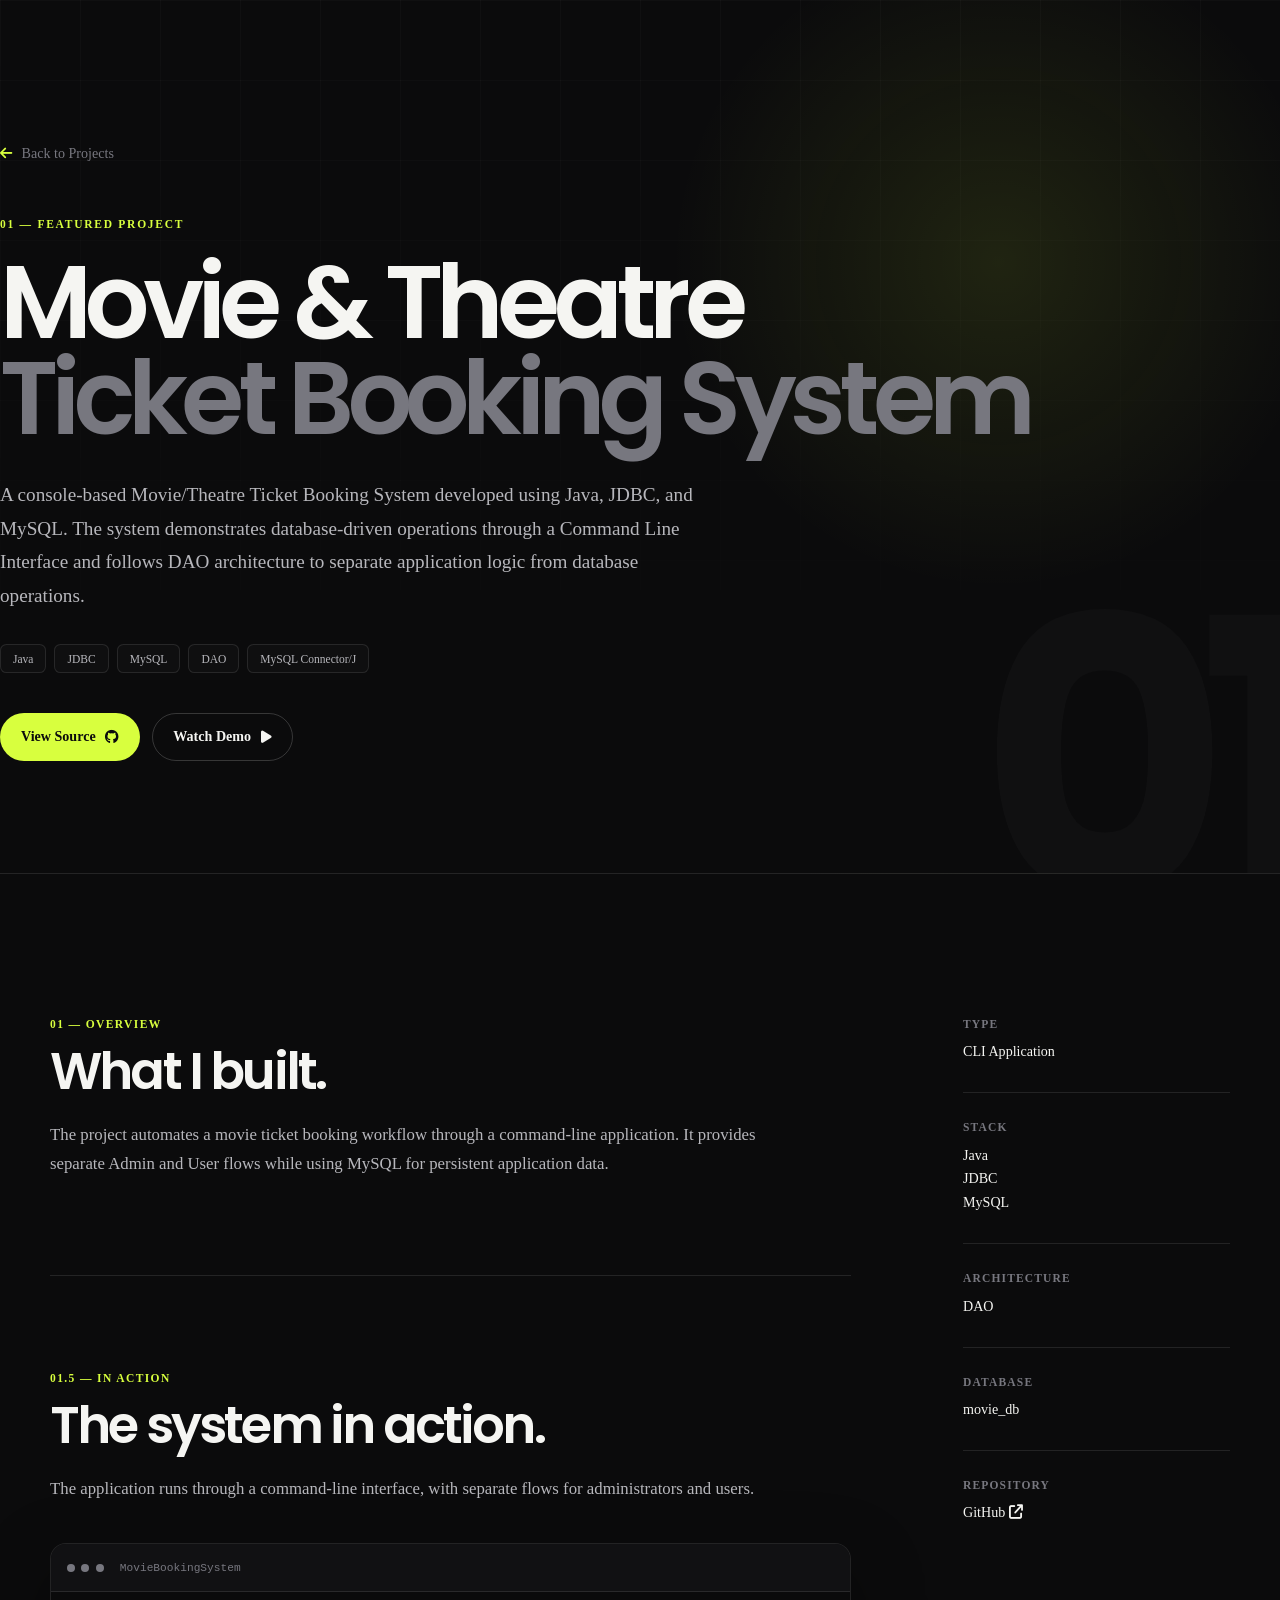
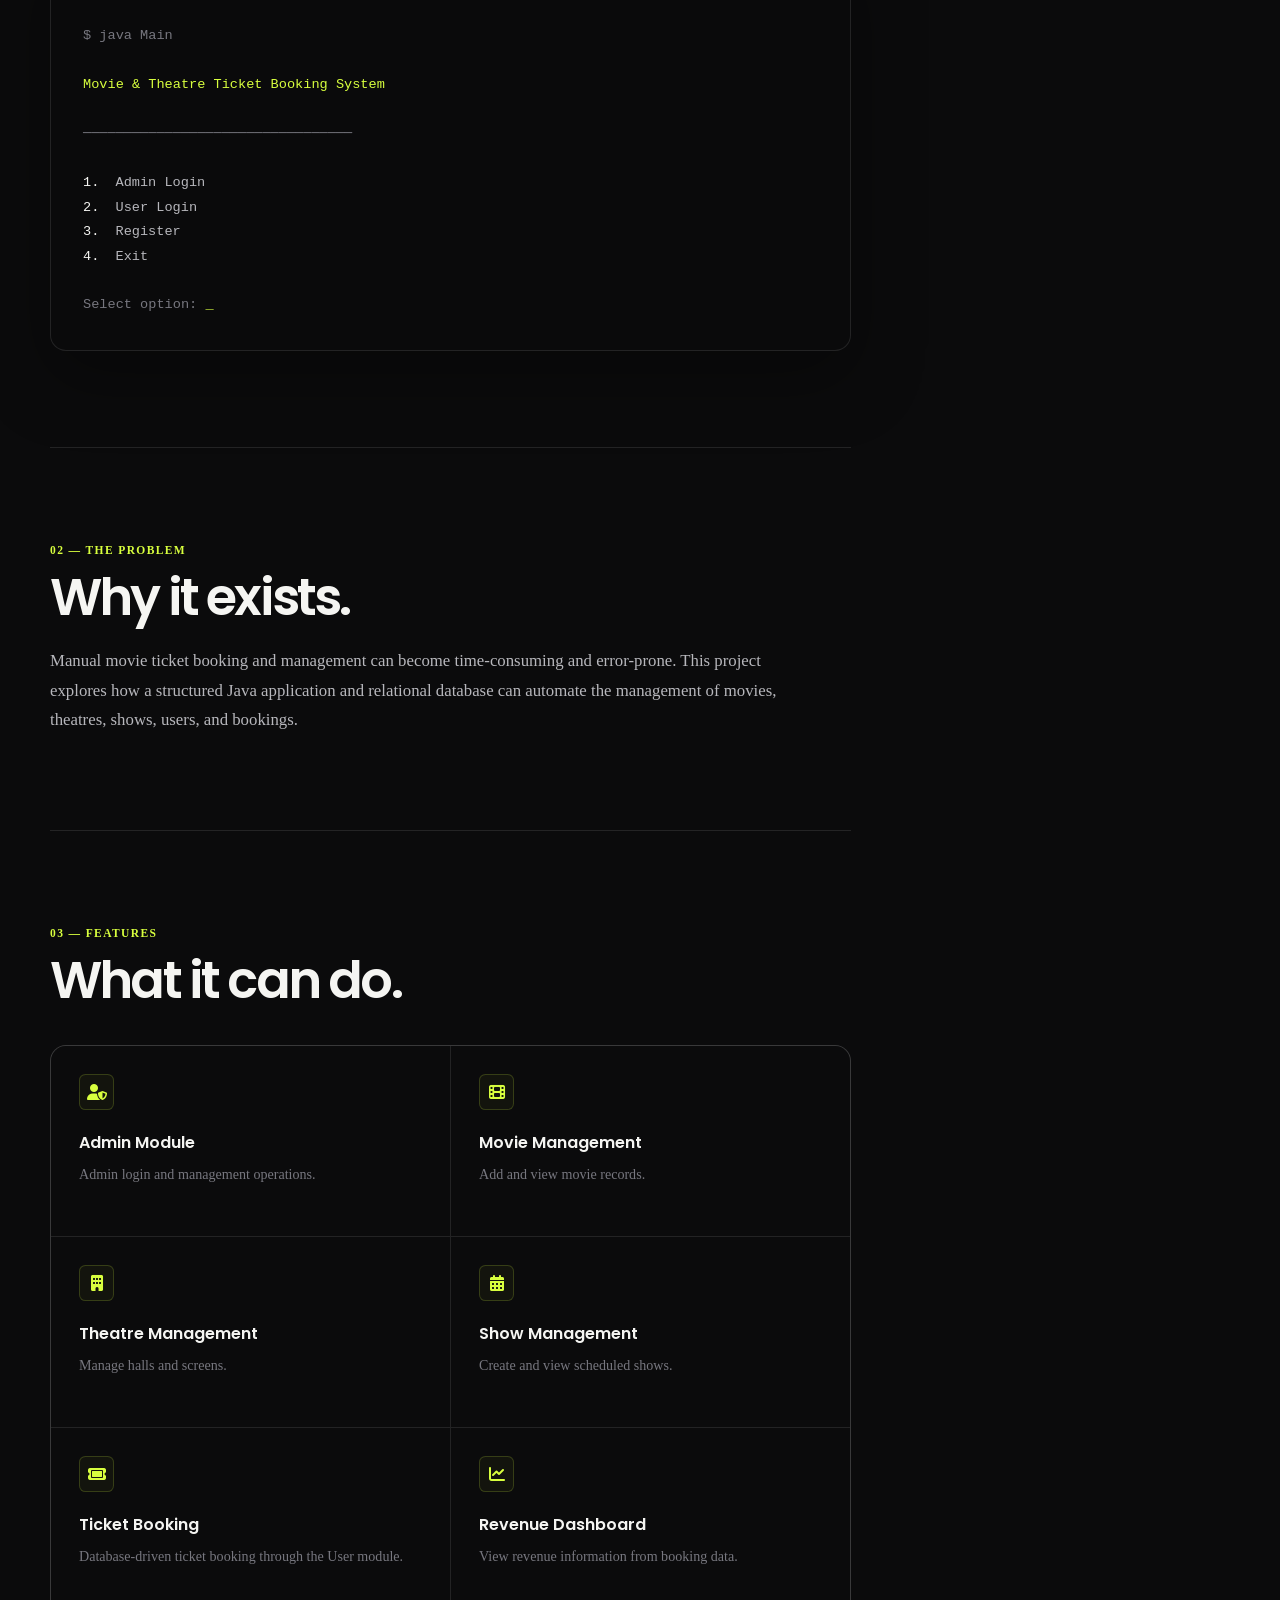
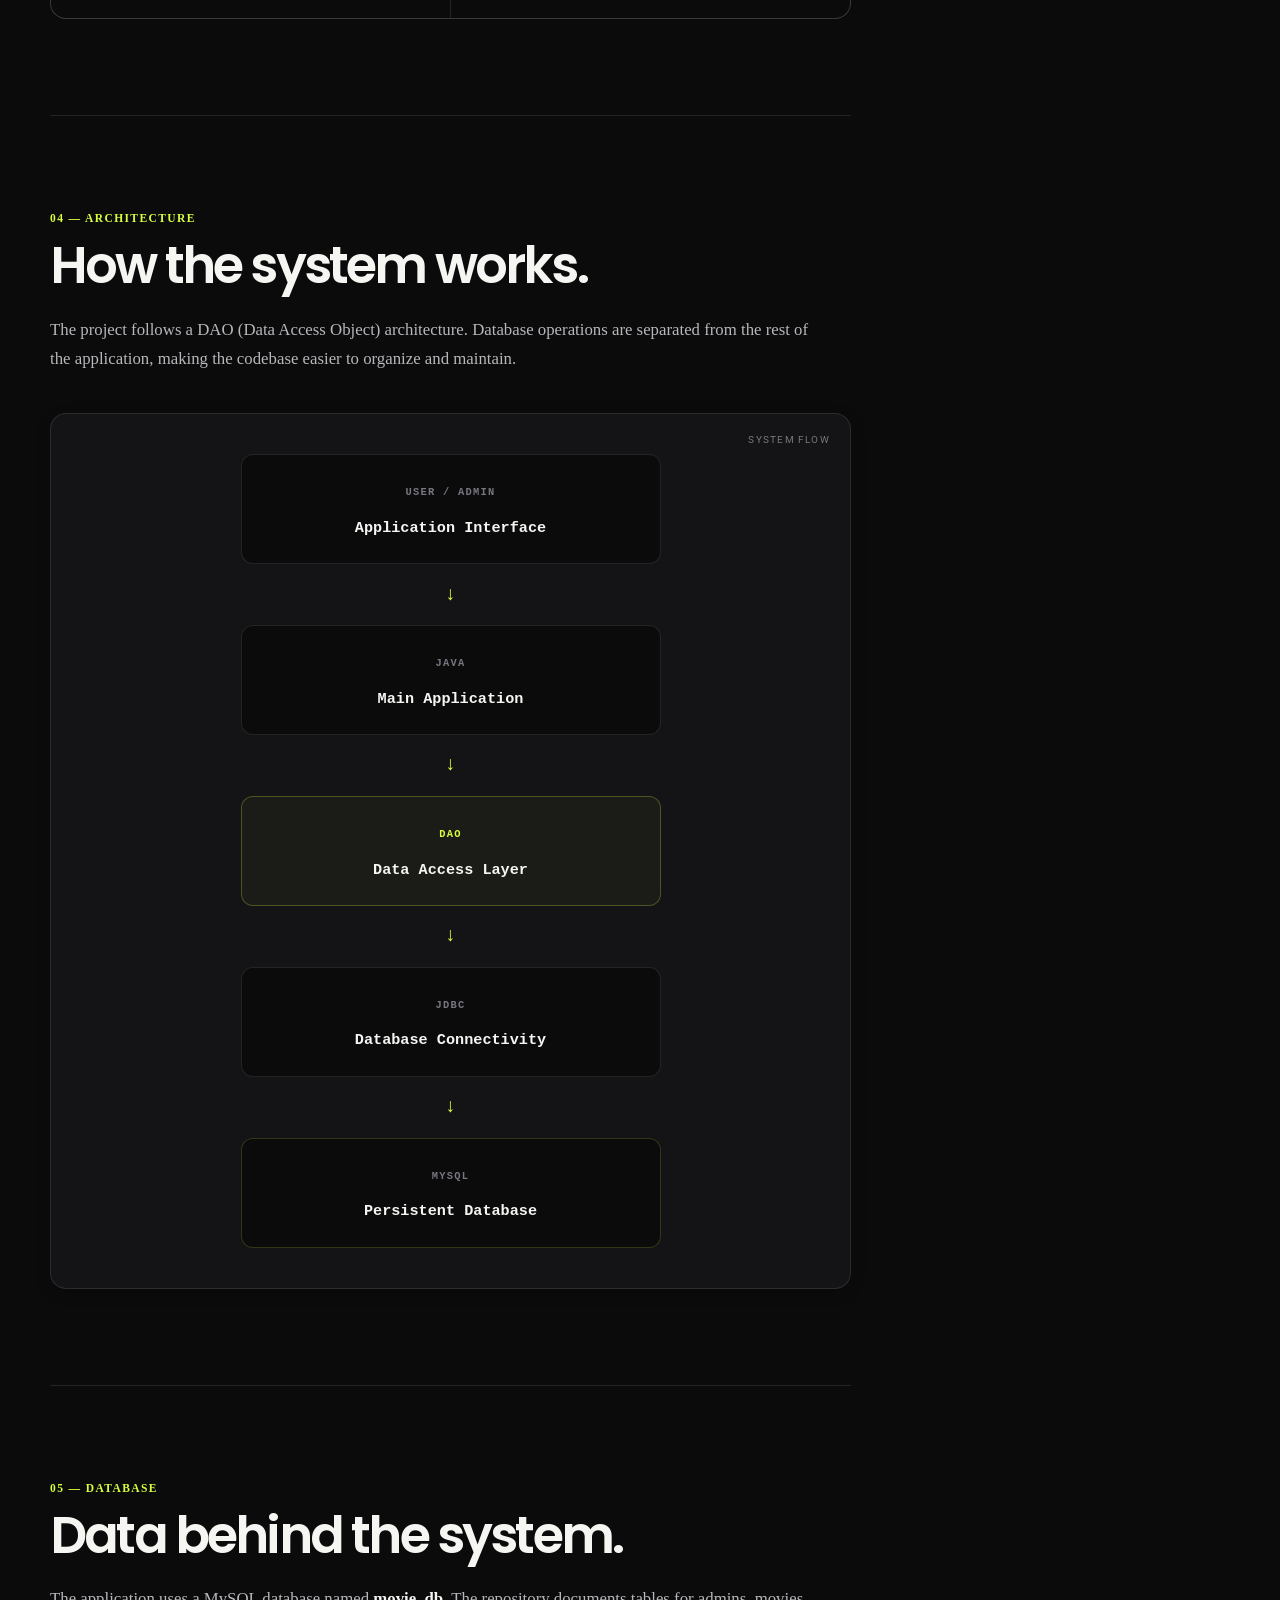
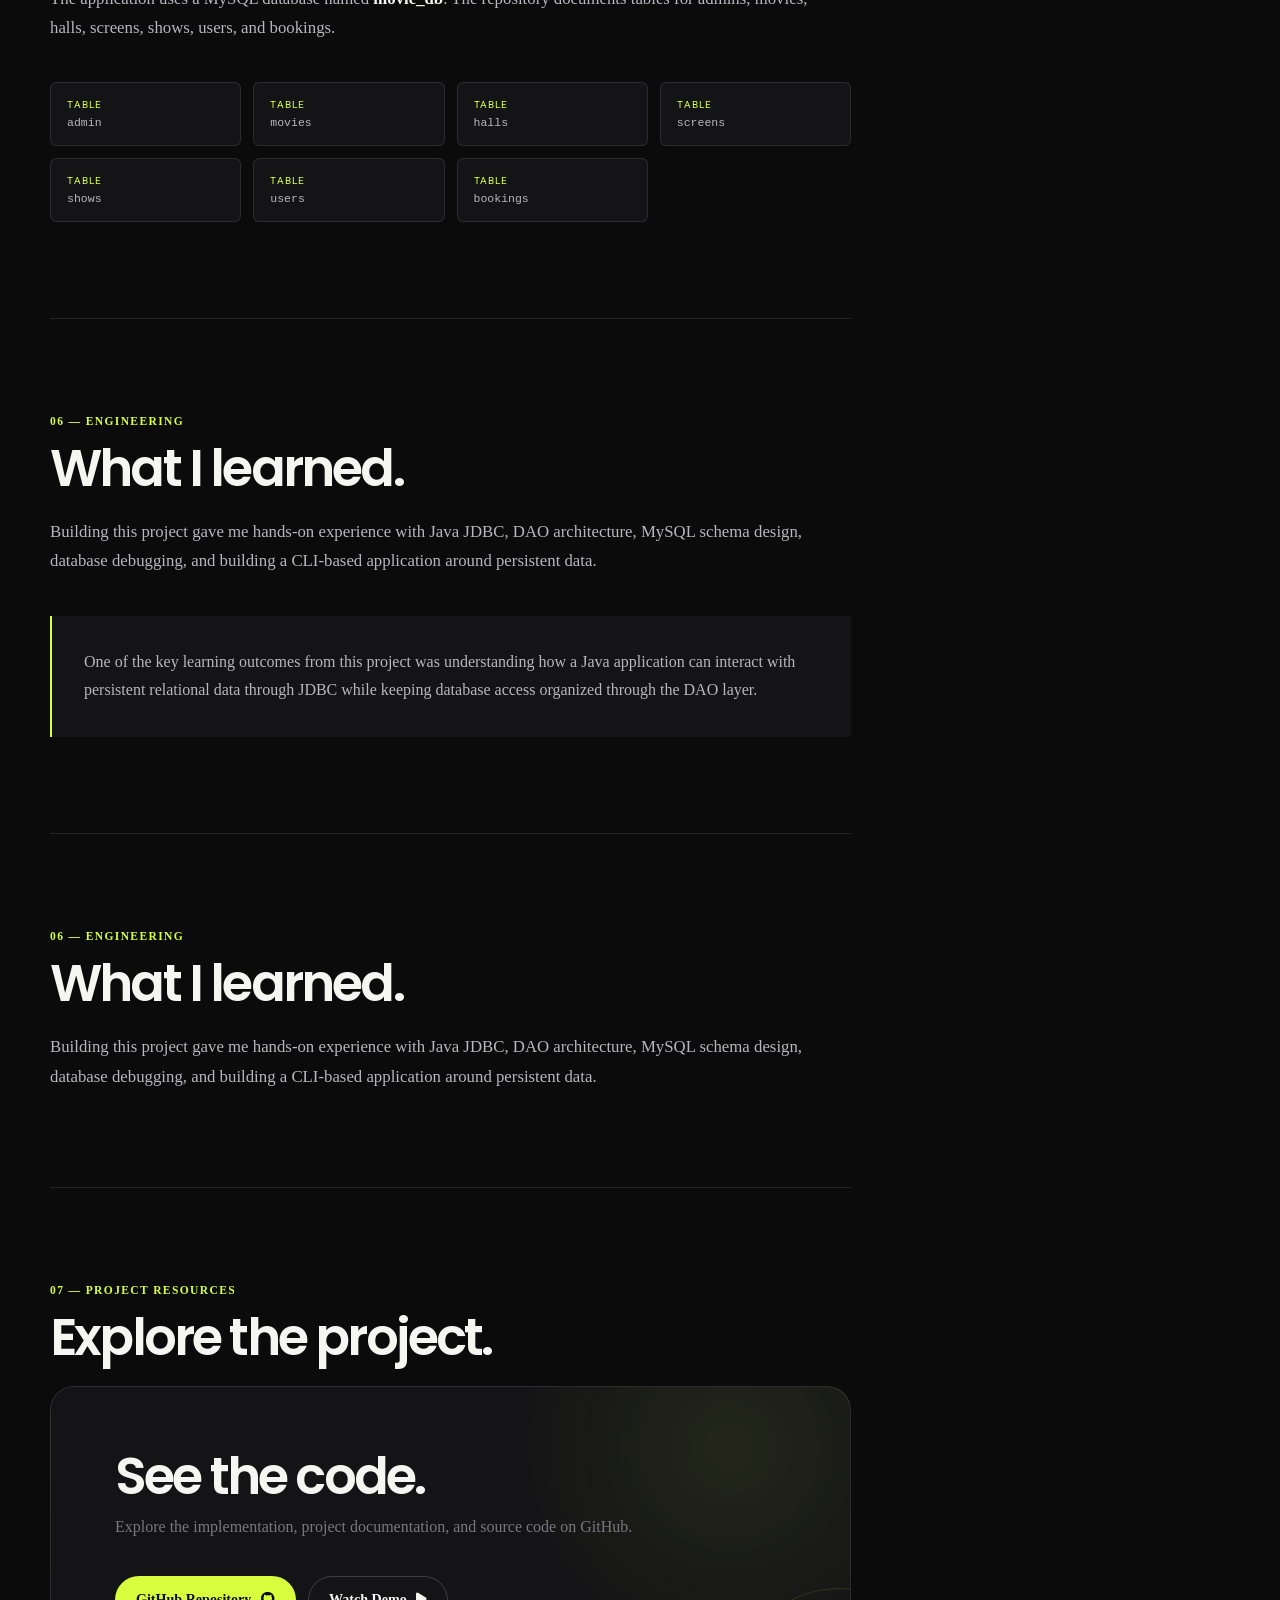
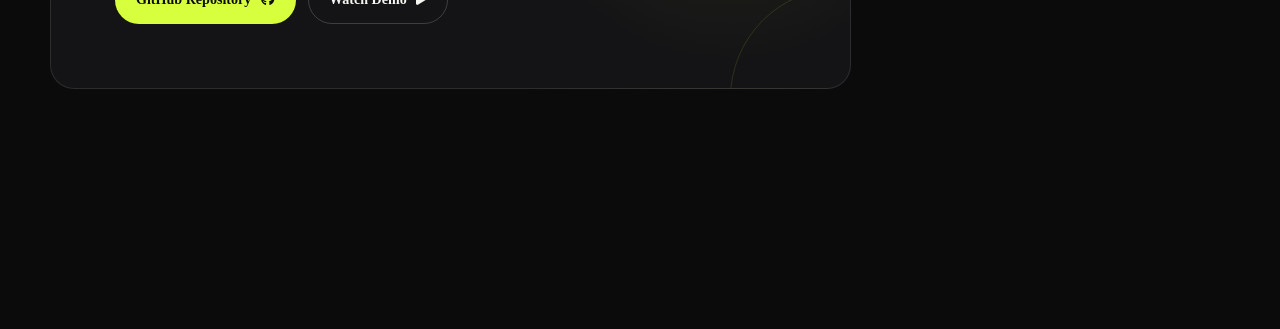
==== commit a3e72f01: "new css added" ====
--- a/project-movie-booking.html
+++ b/project-movie-booking.html
@@ -857,6 +857,22 @@
 
 @media (max-width: 600px) {
 
+    .terminal-body {
+        min-height: 280px;
+
+        padding: 1.25rem;
+
+        font-size: 0.72rem;
+    }
+
+
+    .architecture {
+        padding:
+            1.5rem 1rem;
+    }
+
+
+
     .project-detail-hero {
         min-height:
             90svh;
@@ -940,6 +956,264 @@
             2rem;
     }
 
+}
+
+/* =========================================================
+   TERMINAL SHOWCASE
+   ========================================================= */
+
+.project-showcase {
+    overflow: visible;
+}
+
+
+.terminal-window {
+    margin-top: 2.5rem;
+
+    overflow: hidden;
+
+    border:
+        1px solid var(--color-border);
+
+    border-radius:
+        var(--radius-lg);
+
+    background:
+        #0a0a0b;
+
+    box-shadow:
+        0 25px 70px rgba(0, 0, 0, 0.35);
+}
+
+
+.terminal-header {
+    display: flex;
+
+    align-items: center;
+
+    gap: 1rem;
+
+    height: 3rem;
+
+    padding:
+        0 1rem;
+
+    border-bottom:
+        1px solid var(--color-border);
+
+    background:
+        #111113;
+}
+
+
+.terminal-dots {
+    display: flex;
+
+    gap: 0.4rem;
+}
+
+
+.terminal-dots span {
+    width: 8px;
+    height: 8px;
+
+    border-radius: 50%;
+
+    background:
+        var(--color-text-muted);
+}
+
+
+.terminal-title {
+    color:
+        var(--color-text-muted);
+
+    font-family:
+        'Courier New',
+        monospace;
+
+    font-size:
+        0.7rem;
+}
+
+
+.terminal-body {
+    min-height: 320px;
+
+    padding: 2rem;
+
+    color:
+        var(--color-text-secondary);
+
+    font-family:
+        'Courier New',
+        monospace;
+
+    font-size:
+        0.85rem;
+
+    line-height:
+        1.8;
+}
+
+
+.terminal-muted {
+    color:
+        var(--color-text-muted);
+}
+
+
+.terminal-accent {
+    color:
+        var(--color-accent);
+}
+
+
+.terminal-option {
+    color:
+        var(--color-text);
+
+    margin-right:
+        0.5rem;
+}
+
+
+.terminal-cursor {
+    color:
+        var(--color-accent);
+
+    animation:
+        terminalBlink 1s step-end infinite;
+}
+
+
+@keyframes terminalBlink {
+
+    50% {
+        opacity: 0;
+    }
+
+}
+
+/* =========================================================
+   ARCHITECTURE FLOW
+   ========================================================= */
+
+.architecture {
+    display: flex;
+
+    flex-direction: column;
+
+    align-items: center;
+
+    gap: 0.7rem;
+
+    padding: 2.5rem 1.5rem;
+
+    margin-top: 2.5rem;
+
+    border:
+        1px solid var(--color-border);
+
+    border-radius:
+        var(--radius-lg);
+
+    background:
+        var(--color-surface);
+}
+
+
+.architecture-node {
+    width: min(100%, 420px);
+
+    padding:
+        1.25rem 1.5rem;
+
+    border:
+        1px solid var(--color-border);
+
+    border-radius:
+        var(--radius-md);
+
+    background:
+        var(--color-bg);
+
+    text-align: center;
+
+    transition:
+        border-color var(--duration-fast) ease,
+        transform var(--duration-fast) ease;
+}
+
+
+.architecture-node:hover {
+    border-color:
+        rgba(216, 255, 62, 0.3);
+
+    transform:
+        translateY(-2px);
+}
+
+
+.architecture-node strong {
+    display: block;
+
+    margin-top:
+        0.35rem;
+
+    color:
+        var(--color-text);
+
+    font-size:
+        0.95rem;
+}
+
+
+.architecture-label {
+    color:
+        var(--color-text-muted);
+
+    font-size:
+        0.65rem;
+
+    font-weight:
+        600;
+
+    letter-spacing:
+        0.12em;
+}
+
+
+.architecture-highlight {
+    border-color:
+        rgba(216, 255, 62, 0.25);
+
+    background:
+        rgba(216, 255, 62, 0.035);
+}
+
+
+.architecture-highlight .architecture-label {
+    color:
+        var(--color-accent);
+}
+
+
+.architecture-database {
+    border-color:
+        rgba(216, 255, 62, 0.18);
+}
+
+
+.architecture-arrow {
+    color:
+        var(--color-accent);
+
+    font-family:
+        monospace;
+
+    font-size:
+        1.2rem;
 }
 
 </style>
@@ -1062,6 +1336,114 @@
                         </p>
 
                     </section>
+                    <!-- =========================================================
+     PROJECT SHOWCASE
+     ========================================================= -->
+
+<section class="detail-section project-showcase">
+
+    <span class="detail-number">
+        01.5 — In Action
+    </span>
+
+    <h2>
+        The system in action.
+    </h2>
+
+    <p>
+        The application runs through a command-line interface,
+        with separate flows for administrators and users.
+    </p>
+
+
+    <div class="terminal-window">
+
+        <div class="terminal-header">
+
+            <div class="terminal-dots">
+                <span></span>
+                <span></span>
+                <span></span>
+            </div>
+
+            <span class="terminal-title">
+                MovieBookingSystem
+            </span>
+
+        </div>
+
+
+        <div class="terminal-body">
+
+            <div>
+                <span class="terminal-muted">
+                    $ java Main
+                </span>
+            </div>
+
+            <br>
+
+            <div>
+                <span class="terminal-accent">
+                    Movie & Theatre Ticket Booking System
+                </span>
+            </div>
+
+            <br>
+
+            <div>
+                <span class="terminal-muted">
+                    ─────────────────────────────────
+                </span>
+            </div>
+
+            <br>
+
+            <div>
+                <span class="terminal-option">
+                    1.
+                </span>
+                Admin Login
+            </div>
+
+            <div>
+                <span class="terminal-option">
+                    2.
+                </span>
+                User Login
+            </div>
+
+            <div>
+                <span class="terminal-option">
+                    3.
+                </span>
+                Register
+            </div>
+
+            <div>
+                <span class="terminal-option">
+                    4.
+                </span>
+                Exit
+            </div>
+
+            <br>
+
+            <div>
+                <span class="terminal-muted">
+                    Select option:
+                </span>
+
+                <span class="terminal-cursor">
+                    _
+                </span>
+            </div>
+
+        </div>
+
+    </div>
+
+</section>
 
 
 
@@ -1226,51 +1608,83 @@
                         </p>
 
 
-                        <div class="architecture">
-
-                            <span class="highlight">
-                                User / Admin
-                            </span>
-
-                            <br>
-                            ↓
-                            <br>
-
-                            <span class="highlight">
-                                Main Application
-                            </span>
-
-                            <br>
-                            ↓
-                            <br>
-
-                            Business / Application Logic
-
-                            <br>
-                            ↓
-                            <br>
-
-                            <span class="highlight">
-                                DAO Layer
-                            </span>
-
-                            <br>
-                            ↓
-                            <br>
-
-                            <span class="highlight">
-                                JDBC
-                            </span>
-
-                            <br>
-                            ↓
-                            <br>
-
-                            <span class="highlight">
-                                MySQL Database
-                            </span>
-
-                        </div>
+<div class="architecture">
+
+    <div class="architecture-node">
+        <span class="architecture-label">
+            USER / ADMIN
+        </span>
+
+        <strong>
+            Application Interface
+        </strong>
+    </div>
+
+
+    <div class="architecture-arrow">
+        ↓
+    </div>
+
+
+    <div class="architecture-node">
+        <span class="architecture-label">
+            JAVA
+        </span>
+
+        <strong>
+            Main Application
+        </strong>
+    </div>
+
+
+    <div class="architecture-arrow">
+        ↓
+    </div>
+
+
+    <div class="architecture-node architecture-highlight">
+        <span class="architecture-label">
+            DAO
+        </span>
+
+        <strong>
+            Data Access Layer
+        </strong>
+    </div>
+
+
+    <div class="architecture-arrow">
+        ↓
+    </div>
+
+
+    <div class="architecture-node">
+        <span class="architecture-label">
+            JDBC
+        </span>
+
+        <strong>
+            Database Connectivity
+        </strong>
+    </div>
+
+
+    <div class="architecture-arrow">
+        ↓
+    </div>
+
+
+    <div class="architecture-node architecture-database">
+        <span class="architecture-label">
+            MYSQL
+        </span>
+
+        <strong>
+            Persistent Database
+        </strong>
+    </div>
+
+</div>      
 
                     </section>
 
